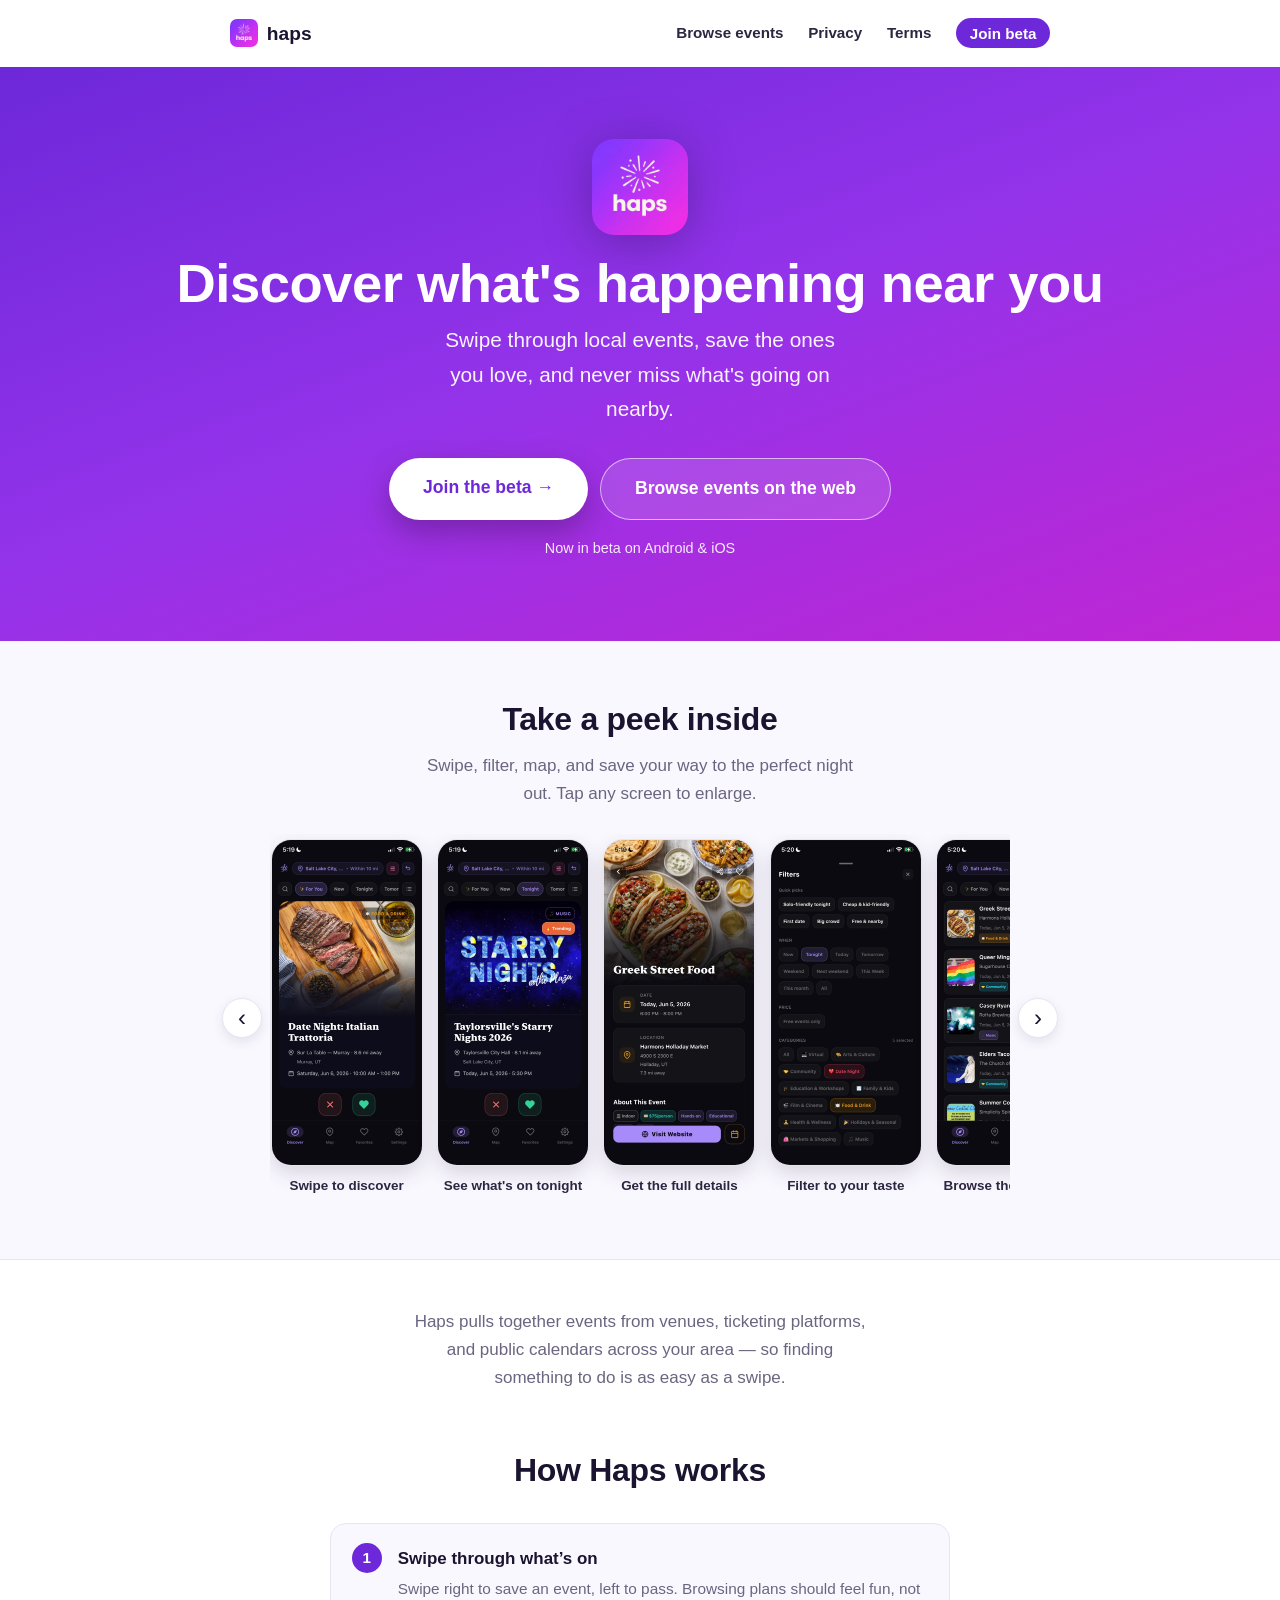
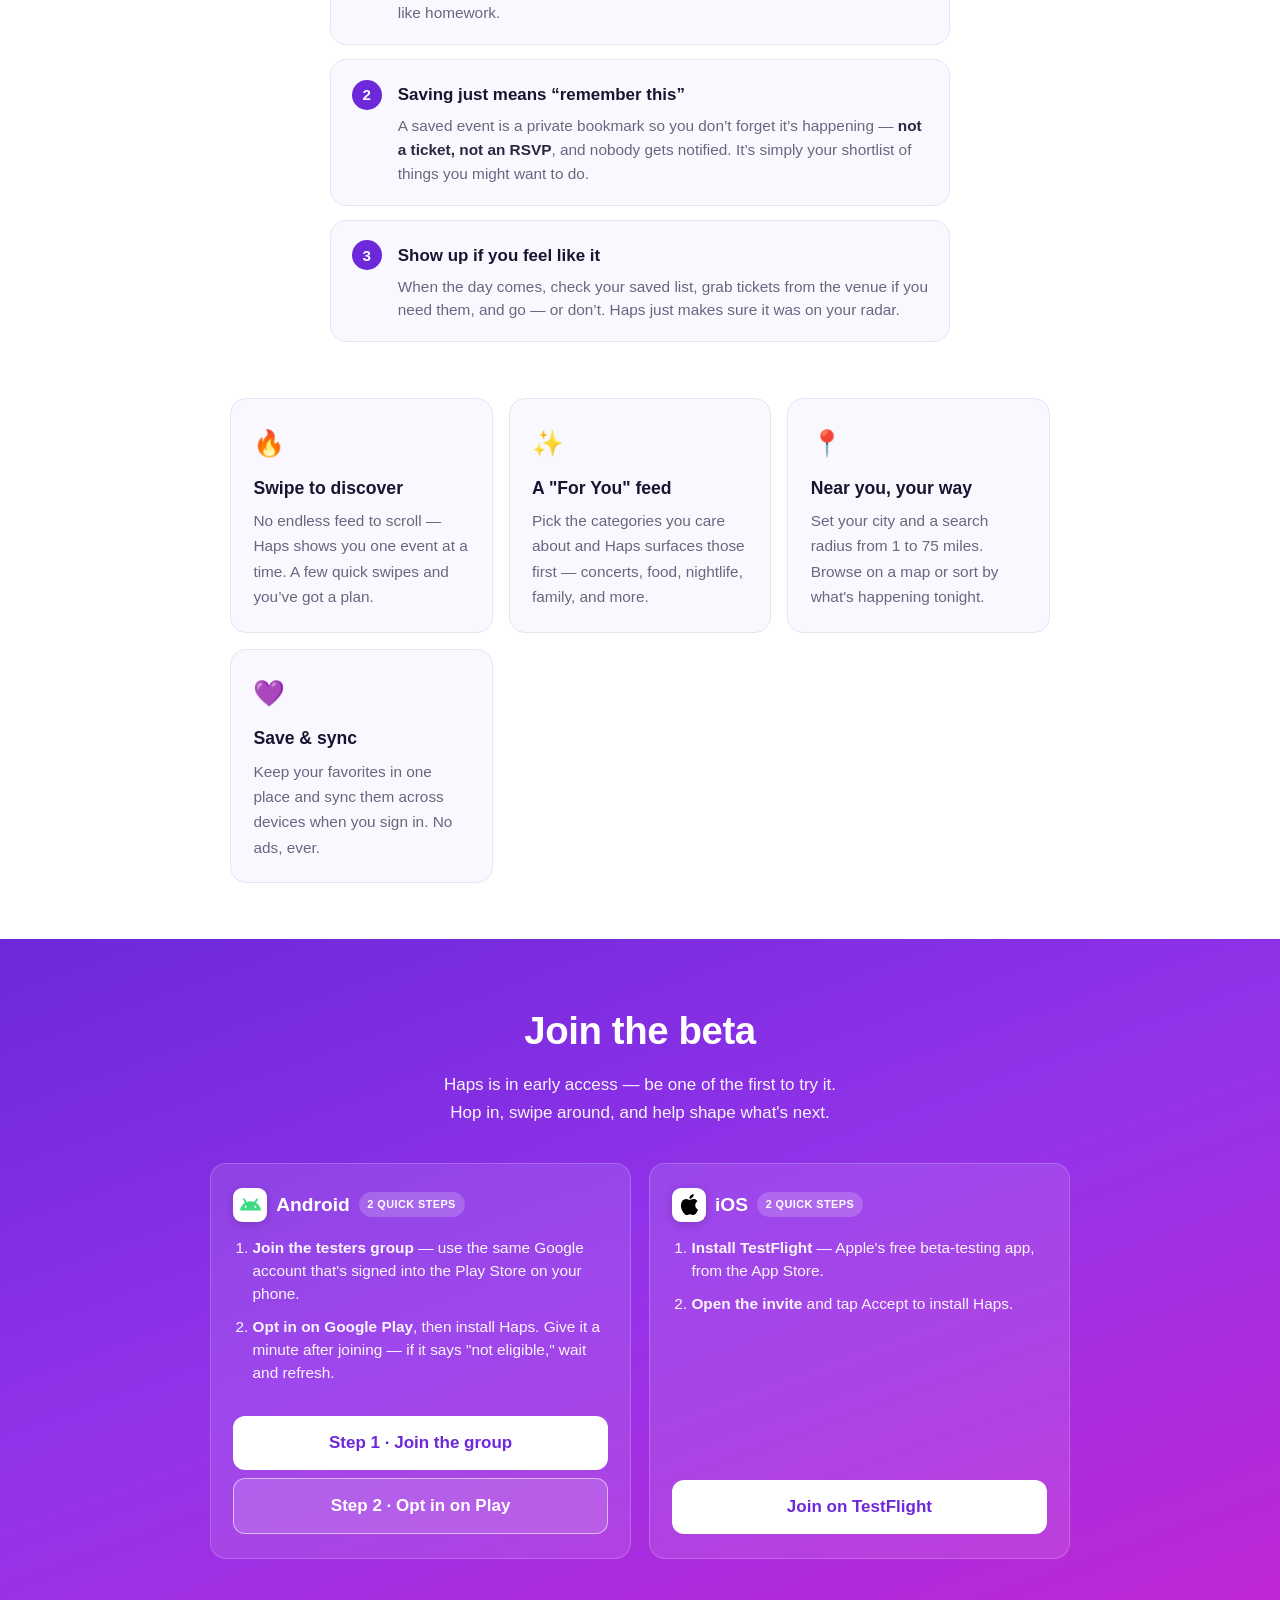
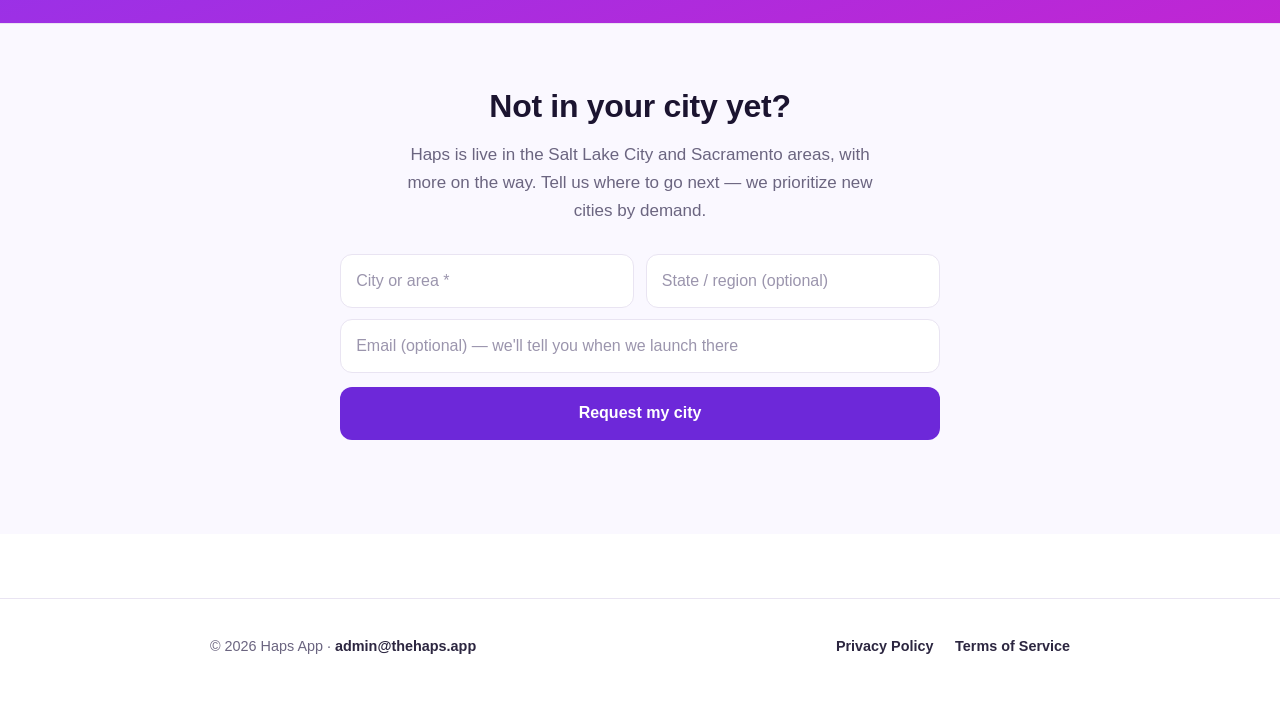
==== about/index.html @ 96c0428c "Site: event browser is now the homepage; marketing moves to /about / now serves the live event brows" ====
<!DOCTYPE html>
<html lang="en">
<head>
<meta charset="utf-8">
<meta name="viewport" content="width=device-width, initial-scale=1">
<title>About Haps — Discover what's happening near you</title>
<meta name="description" content="Haps is an event-discovery app. Swipe through local events, save the ones you love, and never miss what's happening near you.">
<link rel="canonical" href="https://thehaps.app/about/">
<link rel="icon" href="/assets/icon-512.png">
<link rel="apple-touch-icon" href="/assets/icon-512.png">
<meta property="og:type" content="website">
<meta property="og:title" content="Haps — Discover what's happening near you">
<meta property="og:description" content="Swipe through local events, save the ones you love, and never miss what's happening near you.">
<meta property="og:url" content="https://thehaps.app/about/">
<meta property="og:image" content="https://thehaps.app/assets/og-image.png">
<meta name="twitter:card" content="summary_large_image">
<link rel="stylesheet" href="/styles.css?v=8">
</head>
<body>
  <nav class="nav">
    <a class="brand" href="/"><img src="/assets/icon-512.png" alt=""> haps</a>
    <span class="links">
      <a href="/">Browse events</a>
      <a href="/privacy">Privacy</a>
      <a href="/terms">Terms</a>
      <a class="nav-cta" href="/beta">Join beta</a>
    </span>
  </nav>

  <header class="hero">
    <img class="symbol" src="/assets/icon-512.png" alt="Haps logo">
    <h1>Discover what's happening near you</h1>
    <p class="tag">Swipe through local events, save the ones you love, and never miss what's going on nearby.</p>
    <div class="hero-cta">
      <a class="btn-hero" href="#beta">Join the beta →</a>
      <a class="btn-hero btn-hero-ghost" href="/">Browse events on the web</a>
    </div>
    <p class="soon-note">Now in beta on Android &amp; iOS</p>
  </header>

  <section class="shots" aria-label="A peek inside the app">
    <div class="shots-head">
      <h2>Take a peek inside</h2>
      <p class="shots-sub">Swipe, filter, map, and save your way to the perfect night out. Tap any screen to enlarge.</p>
    </div>
    <div class="carousel">
      <button type="button" class="car-arrow car-prev" aria-label="Previous screenshots">‹</button>
      <ul class="shots-strip" id="shotsStrip">
        <li class="shot">
          <button type="button" class="shot-open" aria-label="Enlarge: Swipe to discover">
            <img src="/assets/screenshots/01-discover.jpg" width="600" height="1299" loading="lazy" alt="Swiping through a Date Night event card in the Haps discovery feed">
          </button>
          <span class="shot-cap">Swipe to discover</span>
        </li>
        <li class="shot">
          <button type="button" class="shot-open" aria-label="Enlarge: See what's on tonight">
            <img src="/assets/screenshots/02-tonight.jpg" width="600" height="1299" loading="lazy" alt="A trending event showing under the Tonight filter">
          </button>
          <span class="shot-cap">See what's on tonight</span>
        </li>
        <li class="shot">
          <button type="button" class="shot-open" aria-label="Enlarge: Get the full details">
            <img src="/assets/screenshots/03-detail.jpg" width="600" height="1299" loading="lazy" alt="Event detail page with photos, time, location, and tags">
          </button>
          <span class="shot-cap">Get the full details</span>
        </li>
        <li class="shot">
          <button type="button" class="shot-open" aria-label="Enlarge: Filter to your taste">
            <img src="/assets/screenshots/04-filters.jpg" width="600" height="1299" loading="lazy" alt="Filters panel with quick picks, time, price, and category options">
          </button>
          <span class="shot-cap">Filter to your taste</span>
        </li>
        <li class="shot">
          <button type="button" class="shot-open" aria-label="Enlarge: Browse the whole list">
            <img src="/assets/screenshots/05-list.jpg" width="600" height="1299" loading="lazy" alt="A scrollable list of nearby events happening tonight">
          </button>
          <span class="shot-cap">Browse the whole list</span>
        </li>
        <li class="shot">
          <button type="button" class="shot-open" aria-label="Enlarge: Find it on the map">
            <img src="/assets/screenshots/06-map.jpg" width="600" height="1299" loading="lazy" alt="Map view with event pins across the Salt Lake City area">
          </button>
          <span class="shot-cap">Find it on the map</span>
        </li>
        <li class="shot">
          <button type="button" class="shot-open" aria-label="Enlarge: Save your favorites">
            <img src="/assets/screenshots/07-saved.jpg" width="600" height="1299" loading="lazy" alt="Saved events list with two favorited festivals">
          </button>
          <span class="shot-cap">Save your favorites</span>
        </li>
      </ul>
      <button type="button" class="car-arrow car-next" aria-label="More screenshots">›</button>
    </div>
  </section>

  <main>
    <p class="lead">Haps pulls together events from venues, ticketing platforms, and public calendars across your area — so finding something to do is as easy as a swipe.</p>

    <section class="how" aria-label="How Haps works">
      <h2>How Haps works</h2>
      <ol class="how-steps">
        <li>
          <span class="how-num">1</span>
          <div>
            <h3>Swipe through what&rsquo;s on</h3>
            <p>Swipe right to save an event, left to pass. Browsing plans should feel fun, not like homework.</p>
          </div>
        </li>
        <li>
          <span class="how-num">2</span>
          <div>
            <h3>Saving just means &ldquo;remember this&rdquo;</h3>
            <p>A saved event is a private bookmark so you don&rsquo;t forget it&rsquo;s happening — <strong>not a ticket, not an RSVP</strong>, and nobody gets notified. It&rsquo;s simply your shortlist of things you might want to do.</p>
          </div>
        </li>
        <li>
          <span class="how-num">3</span>
          <div>
            <h3>Show up if you feel like it</h3>
            <p>When the day comes, check your saved list, grab tickets from the venue if you need them, and go — or don&rsquo;t. Haps just makes sure it was on your radar.</p>
          </div>
        </li>
      </ol>
    </section>

    <section class="features">
      <div class="card">
        <div class="ico">🔥</div>
        <h3>Swipe to discover</h3>
        <p>No endless feed to scroll — Haps shows you one event at a time. A few quick swipes and you&rsquo;ve got a plan.</p>
      </div>
      <div class="card">
        <div class="ico">✨</div>
        <h3>A "For You" feed</h3>
        <p>Pick the categories you care about and Haps surfaces those first — concerts, food, nightlife, family, and more.</p>
      </div>
      <div class="card">
        <div class="ico">📍</div>
        <h3>Near you, your way</h3>
        <p>Set your city and a search radius from 1 to 75 miles. Browse on a map or sort by what's happening tonight.</p>
      </div>
      <div class="card">
        <div class="ico">💜</div>
        <h3>Save &amp; sync</h3>
        <p>Keep your favorites in one place and sync them across devices when you sign in. No ads, ever.</p>
      </div>
    </section>
  </main>

  <section class="beta" id="beta" aria-label="Join the Haps beta">
    <div class="beta-inner">
      <h2>Join the beta</h2>
      <p class="beta-sub">Haps is in early access — be one of the first to try it. Hop in, swipe around, and help shape what's next.</p>
      <div class="beta-cards">
        <div class="beta-card">
          <h3 class="beta-os">
            <span class="os-icon os-icon-android"><svg viewBox="0 0 24 24" aria-hidden="true"><path d="M18.4395 5.5586c-.675 1.1664-1.352 2.3318-2.0274 3.498-.0366-.0155-.0742-.0286-.1113-.043-1.8249-.6957-3.484-.8-4.42-.787-1.8551.0185-3.3544.4643-4.2597.8203-.084-.1494-1.7526-3.021-2.0215-3.4864a1.1451 1.1451 0 0 0-.1406-.1914c-.3312-.364-.9054-.4859-1.379-.203-.475.282-.7136.9361-.3886 1.5019 1.9466 3.3696-.0966-.2158 1.9473 3.3593.0172.031-.4946.2642-1.3926 1.0177C2.8987 12.176.452 14.772 0 18.9902h24c-.119-1.1108-.3686-2.099-.7461-3.0683-.7438-1.9118-1.8435-3.2928-2.7402-4.1836a12.1048 12.1048 0 0 0-2.1309-1.6875c.6594-1.122 1.312-2.2559 1.9649-3.3848.2077-.3615.1886-.7956-.0079-1.1191a1.1001 1.1001 0 0 0-.8515-.5332c-.5225-.0536-.9392.3128-1.0488.5449zm-.0391 8.461c.3944.5926.324 1.3306-.1563 1.6503-.4799.3197-1.188.0985-1.582-.4941-.3944-.5927-.324-1.3307.1563-1.6504.4727-.315 1.1812-.1086 1.582.4941zM7.207 13.5273c.4803.3197.5506 1.0577.1563 1.6504-.394.5926-1.1038.8138-1.584.4941-.48-.3197-.5503-1.0577-.1563-1.6504.4008-.6021 1.1087-.8106 1.584-.4941z"/></svg></span>
            <span class="os-name">Android</span>
            <span class="beta-tag">2 quick steps</span>
          </h3>
          <ol class="beta-steps">
            <li><strong>Join the testers group</strong> — use the same Google account that's signed into the Play Store on your phone.</li>
            <li><strong>Opt in on Google Play</strong>, then install Haps. Give it a minute after joining — if it says "not eligible," wait and refresh.</li>
          </ol>
          <div class="beta-btns">
            <a class="beta-btn" href="https://groups.google.com/g/haps-android-beta-testers" target="_blank" rel="noopener">Step 1 · Join the group</a>
            <a class="beta-btn beta-btn-2" href="https://play.google.com/apps/testing/org.rustdev.haps" target="_blank" rel="noopener">Step 2 · Opt in on Play</a>
          </div>
        </div>
        <div class="beta-card">
          <h3 class="beta-os">
            <span class="os-icon os-icon-ios"><svg viewBox="0 0 24 24" aria-hidden="true"><path d="M12.152 6.896c-.948 0-2.415-1.078-3.96-1.04-2.04.027-3.91 1.183-4.961 3.014-2.117 3.675-.546 9.103 1.519 12.09 1.013 1.454 2.208 3.09 3.792 3.039 1.52-.065 2.09-.987 3.935-.987 1.831 0 2.35.987 3.96.948 1.637-.026 2.676-1.48 3.676-2.948 1.156-1.688 1.636-3.325 1.662-3.415-.039-.013-3.182-1.221-3.22-4.857-.026-3.04 2.48-4.494 2.597-4.559-1.429-2.09-3.623-2.324-4.39-2.376-2-.156-3.675 1.09-4.61 1.09zM15.53 3.83c.843-1.012 1.4-2.427 1.245-3.83-1.207.052-2.662.805-3.532 1.818-.78.896-1.454 2.338-1.273 3.714 1.338.104 2.715-.688 3.559-1.701"/></svg></span>
            <span class="os-name">iOS</span>
            <span class="beta-tag">2 quick steps</span>
          </h3>
          <ol class="beta-steps">
            <li><strong>Install TestFlight</strong> — Apple's free beta-testing app, from the App Store.</li>
            <li><strong>Open the invite</strong> and tap Accept to install Haps.</li>
          </ol>
          <div class="beta-btns">
            <a class="beta-btn" href="https://testflight.apple.com/join/bFtYrU5k" target="_blank" rel="noopener">Join on TestFlight</a>
          </div>
        </div>
      </div>
    </div>
  </section>

  <section class="request" id="request" aria-label="Request your city">
    <div class="request-inner">
      <h2>Not in your city yet?</h2>
      <p class="request-sub">Haps is live in the Salt Lake City and Sacramento areas, with more on the way. Tell us where to go next — we prioritize new cities by demand.</p>
      <form class="request-form" id="requestForm" novalidate>
        <div class="rf-row">
          <input class="rf-input" id="rfCity" type="text" placeholder="City or area *" maxlength="120" required autocomplete="address-level2">
          <input class="rf-input" id="rfRegion" type="text" placeholder="State / region (optional)" maxlength="120" autocomplete="address-level1">
        </div>
        <input class="rf-input" id="rfEmail" type="email" placeholder="Email (optional) — we'll tell you when we launch there" maxlength="254" autocomplete="email">
        <button class="rf-btn" type="submit" id="rfSubmit">Request my city</button>
        <p class="rf-msg" id="rfMsg" role="status" aria-live="polite"></p>
      </form>
    </div>
  </section>

  <footer>
    <div class="inner">
      <span>© 2026 Haps App · <a href="mailto:admin@thehaps.app">admin@thehaps.app</a></span>
      <span class="links">
        <a href="/privacy">Privacy Policy</a>
        <a href="/terms">Terms of Service</a>
      </span>
    </div>
  </footer>

  <div class="lightbox" id="lightbox" role="dialog" aria-modal="true" aria-label="App screenshot" hidden>
    <button type="button" class="lb-close" aria-label="Close">&times;</button>
    <button type="button" class="lb-nav lb-prev" aria-label="Previous screenshot">‹</button>
    <figure class="lb-figure">
      <img class="lb-img" id="lbImg" src="" alt="">
      <figcaption class="lb-cap" id="lbCap"></figcaption>
    </figure>
    <button type="button" class="lb-nav lb-next" aria-label="Next screenshot">›</button>
  </div>

  <script>
  (function () {
    var lb = document.getElementById('lightbox');
    if (!lb) return;
    var lbImg = document.getElementById('lbImg');
    var lbCap = document.getElementById('lbCap');
    var opens = Array.prototype.slice.call(document.querySelectorAll('.shot-open'));
    var slides = opens.map(function (b) {
      var img = b.querySelector('img');
      var cap = b.parentNode.querySelector('.shot-cap');
      return { src: img.getAttribute('src'), alt: img.getAttribute('alt') || '', cap: cap ? cap.textContent : '' };
    });
    var idx = 0, lastFocus = null;
    function show(i) {
      idx = (i + slides.length) % slides.length;
      var s = slides[idx];
      lbImg.src = s.src; lbImg.alt = s.alt; lbCap.textContent = s.cap;
    }
    function open(i) {
      lastFocus = document.activeElement;
      show(i);
      lb.hidden = false;
      document.body.style.overflow = 'hidden';
      lb.querySelector('.lb-close').focus();
    }
    function close() {
      lb.hidden = true; lbImg.src = '';
      document.body.style.overflow = '';
      if (lastFocus && lastFocus.focus) lastFocus.focus();
    }
    opens.forEach(function (b, i) { b.addEventListener('click', function () { open(i); }); });
    lb.querySelector('.lb-close').addEventListener('click', close);
    lb.querySelector('.lb-prev').addEventListener('click', function (e) { e.stopPropagation(); show(idx - 1); });
    lb.querySelector('.lb-next').addEventListener('click', function (e) { e.stopPropagation(); show(idx + 1); });
    lb.addEventListener('click', function (e) { if (e.target === lb || e.target.classList.contains('lb-figure')) close(); });
    document.addEventListener('keydown', function (e) {
      if (lb.hidden) return;
      if (e.key === 'Escape') close();
      else if (e.key === 'ArrowLeft') show(idx - 1);
      else if (e.key === 'ArrowRight') show(idx + 1);
    });
    var strip = document.getElementById('shotsStrip');
    function nudge(dir) { strip.scrollBy({ left: dir * Math.round(strip.clientWidth * 0.8), behavior: 'smooth' }); }
    var prev = document.querySelector('.car-prev'), next = document.querySelector('.car-next');
    if (prev) prev.addEventListener('click', function () { nudge(-1); });
    if (next) next.addEventListener('click', function () { nudge(1); });
  })();
  </script>

  <script>
  (function () {
    var SUPABASE_URL = "https://cvcnugkqdgmcntsuplaj.supabase.co";
    var SUPABASE_KEY = "sb_publishable_8FPhq5etjCNGvPwaQyFyCA_La2INImz";
    var form = document.getElementById('requestForm');
    if (!form) return;
    var msg = document.getElementById('rfMsg');
    var btn = document.getElementById('rfSubmit');
    form.addEventListener('submit', function (e) {
      e.preventDefault();
      var city = document.getElementById('rfCity').value.trim();
      msg.className = 'rf-msg'; msg.textContent = '';
      if (!city) { msg.className = 'rf-msg rf-err'; msg.textContent = 'Please enter a city or area.'; return; }
      var payload = {
        city: city,
        region: document.getElementById('rfRegion').value.trim() || null,
        email: document.getElementById('rfEmail').value.trim() || null,
        source: 'web'
      };
      btn.disabled = true; btn.textContent = 'Sending…';
      fetch(SUPABASE_URL + '/rest/v1/location_requests', {
        method: 'POST',
        headers: {
          'apikey': SUPABASE_KEY,
          'Authorization': 'Bearer ' + SUPABASE_KEY,
          'Content-Type': 'application/json',
          'Prefer': 'return=minimal'
        },
        body: JSON.stringify(payload)
      }).then(function (r) {
        if (r.ok) {
          form.reset();
          msg.className = 'rf-msg rf-ok';
          msg.textContent = "Thanks! We've added " + city + " to the list. 🎉";
        } else {
          msg.className = 'rf-msg rf-err';
          msg.textContent = "Hmm, that didn't go through. Please try again.";
        }
        btn.disabled = false; btn.textContent = 'Request my city';
      }).catch(function () {
        msg.className = 'rf-msg rf-err';
        msg.textContent = "Network error — please try again.";
        btn.disabled = false; btn.textContent = 'Request my city';
      });
    });
  })();
  </script>
</body>
</html>
---- styles.css ----
/* Haps — thehaps.app  |  shared styles */
:root {
  --violet: #6d28d9;
  --violet-2: #9333ea;
  --fuchsia: #c026d3;
  --ink: #1b1430;
  --body: #2c2640;
  --muted: #6b6580;
  --line: #e9e4f2;
  --bg: #ffffff;
  --bg-soft: #faf8ff;
  --radius: 16px;
  --maxw: 860px;
}
* { box-sizing: border-box; }
html { scroll-behavior: smooth; }
body {
  margin: 0;
  color: var(--body);
  background: var(--bg);
  font: 17px/1.65 -apple-system, BlinkMacSystemFont, "Segoe UI", Roboto, Helvetica, Arial, sans-serif;
  -webkit-font-smoothing: antialiased;
}
a { color: var(--violet); text-decoration: none; }
a:hover { text-decoration: underline; }
img { max-width: 100%; display: block; }

/* ---- top nav ---- */
.nav {
  display: flex; align-items: center; justify-content: space-between;
  max-width: var(--maxw); margin: 0 auto; padding: 1.1rem 1.25rem;
}
.nav .brand { display: flex; align-items: center; gap: .55rem; font-weight: 800; color: var(--ink); font-size: 1.2rem; }
.nav .brand img { height: 28px; width: 28px; border-radius: 7px; }
.nav a.brand:hover { text-decoration: none; }
.nav .links a { color: var(--body); font-weight: 600; margin-left: 1.25rem; font-size: .95rem; }
.nav .links a.nav-cta { background: var(--violet); color: #fff; padding: .42rem .85rem; border-radius: 999px; }
.nav .links a.nav-cta:hover { background: #5b21b6; text-decoration: none; }
/* On phones, drop the nav pill (hero note + beta section already link there) to keep the bar from overflowing. */
@media (max-width: 480px){ .nav .links a.nav-cta { display: none; } }

/* ---- hero ---- */
.hero {
  background: linear-gradient(160deg, #6d28d9 0%, #9333ea 48%, #c026d3 100%);
  color: #fff; text-align: center;
  padding: 4.5rem 1.25rem 5rem;
}
.hero img.symbol { height: 96px; width: 96px; margin: 0 auto 1.25rem; border-radius: 22px; filter: drop-shadow(0 8px 24px rgba(0,0,0,.25)); }
.hero h1 { font-size: clamp(2.2rem, 6vw, 3.4rem); line-height: 1.08; margin: 0 0 .6rem; letter-spacing: -.5px; }
.hero p.tag { font-size: clamp(1.05rem, 2.6vw, 1.3rem); opacity: .94; max-width: 36ch; margin: 0 auto 1.9rem; }
.hero-cta { display: flex; justify-content: center; margin-top: 2rem; gap: .8rem; flex-wrap: wrap; }
.btn-hero {
  display: inline-block; background: #fff; color: var(--violet);
  font-weight: 800; font-size: 1.1rem; padding: .95rem 2.1rem; border-radius: 999px;
  box-shadow: 0 12px 30px rgba(0,0,0,.25);
  transition: transform .12s ease, box-shadow .12s ease, background .12s ease;
}
.btn-hero:hover { background: #f5f0ff; text-decoration: none; transform: translateY(-2px); box-shadow: 0 16px 38px rgba(0,0,0,.3); }
.btn-hero:active { transform: translateY(0); }
.btn-hero-ghost { background: rgba(255,255,255,.13); color: #fff; border: 1px solid rgba(255,255,255,.6); box-shadow: none; }
.btn-hero-ghost:hover { background: rgba(255,255,255,.24); color: #fff; }
@media (max-width: 560px){ .hero-cta { flex-direction: column; align-items: center; gap: .7rem; } }
.soon-note { text-align: center; color: #fff; opacity: .9; font-size: .9rem; font-weight: 500; margin: 1.1rem 0 0; }

/* ---- screenshots carousel ---- */
.shots { background: var(--bg-soft); border-bottom: 1px solid var(--line); padding: 3.25rem 0 3.25rem; }
.shots-head { max-width: var(--maxw); margin: 0 auto; padding: 0 1.25rem; text-align: center; }
.shots-head h2 { color: var(--ink); font-size: clamp(1.5rem, 4vw, 2rem); margin: 0 0 .4rem; letter-spacing: -.3px; }
.shots-head .shots-sub { color: var(--muted); max-width: 48ch; margin: 0 auto; }

.carousel { display: flex; align-items: center; gap: .5rem; max-width: var(--maxw); margin: 0 auto; padding: 1.6rem .75rem .25rem; }
.shots-strip {
  list-style: none; margin: 0; flex: 1 1 auto;
  display: flex; gap: .9rem; padding: .35rem .35rem;
  overflow-x: auto; scroll-snap-type: x mandatory;
  -webkit-overflow-scrolling: touch; scrollbar-width: none;
}
.shots-strip::-webkit-scrollbar { display: none; }
.shot { flex: 0 0 auto; width: 152px; scroll-snap-align: start; text-align: center; }
.shot-open {
  display: block; width: 100%; padding: 0; border: 0; background: none;
  cursor: zoom-in; border-radius: 20px; -webkit-tap-highlight-color: transparent;
}
.shot-open img {
  width: 100%; height: auto; display: block; border-radius: 20px; background: #000;
  border: 1px solid var(--line); box-shadow: 0 8px 20px rgba(27,20,48,.15);
  transition: transform .15s ease, box-shadow .15s ease;
}
.shot-open:hover img, .shot-open:focus-visible img { transform: translateY(-3px); box-shadow: 0 14px 30px rgba(27,20,48,.24); }
.shot-open:focus-visible { outline: 2px solid var(--violet); outline-offset: 4px; }
.shot-cap { display: block; margin-top: .6rem; color: var(--body); font-weight: 600; font-size: .84rem; }
.car-arrow {
  flex: 0 0 auto; width: 40px; height: 40px; border-radius: 50%;
  border: 1px solid var(--line); background: #fff; color: var(--ink);
  font-size: 1.5rem; line-height: 1; cursor: pointer;
  display: flex; align-items: center; justify-content: center;
  box-shadow: 0 4px 12px rgba(27,20,48,.1);
}
.car-arrow:hover { background: var(--bg-soft); }
@media (max-width: 640px){ .car-arrow { display: none; } .shot { width: 140px; } }

/* ---- lightbox ---- */
.lightbox {
  position: fixed; inset: 0; z-index: 50;
  display: flex; align-items: center; justify-content: center;
  background: rgba(15,10,28,.93); padding: 2.5rem 1rem;
}
.lightbox[hidden] { display: none; }
.lb-figure { margin: 0; display: flex; flex-direction: column; align-items: center; gap: .9rem; }
.lb-img {
  max-width: min(92vw, 420px); max-height: 80vh; width: auto; height: auto;
  border-radius: 22px; box-shadow: 0 24px 64px rgba(0,0,0,.55);
}
.lb-cap { color: #fff; font-weight: 600; margin: 0; text-align: center; font-size: 1rem; }
.lb-close, .lb-nav { position: absolute; border: 0; color: #fff; cursor: pointer;
  background: rgba(255,255,255,.14); display: flex; align-items: center; justify-content: center; line-height: 1; }
.lb-close:hover, .lb-nav:hover { background: rgba(255,255,255,.28); }
.lb-close { top: 1rem; right: 1.1rem; width: 44px; height: 44px; border-radius: 50%; font-size: 1.7rem; }
.lb-nav { top: 50%; transform: translateY(-50%); width: 48px; height: 48px; border-radius: 50%; font-size: 2rem; }
.lb-prev { left: 1rem; } .lb-next { right: 1rem; }
@media (max-width: 520px){ .lb-nav { width: 40px; height: 40px; font-size: 1.6rem; } .lb-prev { left: .5rem; } .lb-next { right: .5rem; } }

/* ---- sections ---- */
main { max-width: var(--maxw); margin: 0 auto; padding: 0 1.25rem; }
.features { display: grid; grid-template-columns: repeat(auto-fit, minmax(220px, 1fr)); gap: 1rem; margin: 3.5rem 0; }
.card { background: var(--bg-soft); border: 1px solid var(--line); border-radius: var(--radius); padding: 1.4rem; }
.card .ico { font-size: 1.6rem; }
.card h3 { margin: .6rem 0 .35rem; color: var(--ink); font-size: 1.1rem; }
.card p { margin: 0; color: var(--muted); font-size: .96rem; }
.lead { text-align: center; max-width: 48ch; margin: 3rem auto 0; color: var(--muted); }

/* ---- how it works ---- */
.how { margin: 3.25rem auto 0; }
.how h2 { text-align: center; color: var(--ink); font-size: clamp(1.5rem, 4vw, 2rem); margin: 0 0 1.6rem; letter-spacing: -.3px; }
.how-steps { list-style: none; margin: 0 auto; padding: 0; max-width: 620px; display: grid; gap: .9rem; }
.how-steps li { display: flex; gap: 1rem; align-items: flex-start; background: var(--bg-soft); border: 1px solid var(--line); border-radius: var(--radius); padding: 1.2rem 1.3rem; }
.how-num { flex: 0 0 auto; width: 30px; height: 30px; border-radius: 50%; background: var(--violet); color: #fff; font-weight: 800; font-size: .95rem; display: flex; align-items: center; justify-content: center; }
.how-steps h3 { margin: .1rem 0 .3rem; color: var(--ink); font-size: 1.06rem; }
.how-steps p { margin: 0; color: var(--muted); font-size: .96rem; line-height: 1.55; }
.how-steps strong { color: var(--body); }

/* ---- join the beta ---- */
.beta { background: linear-gradient(160deg, #6d28d9 0%, #9333ea 48%, #c026d3 100%); color: #fff; padding: 3.75rem 1.25rem 4rem; }
.beta-inner { max-width: var(--maxw); margin: 0 auto; text-align: center; }
.beta h2 { font-size: clamp(1.7rem, 4.5vw, 2.4rem); margin: 0 0 .5rem; letter-spacing: -.4px; }
.beta-sub { opacity: .94; max-width: 44ch; margin: 0 auto 2.25rem; }
.beta-cards { display: grid; grid-template-columns: repeat(auto-fit, minmax(260px, 1fr)); gap: 1.1rem; text-align: left; }
.beta-card { background: rgba(255,255,255,.10); border: 1px solid rgba(255,255,255,.20); border-radius: var(--radius); padding: 1.5rem 1.4rem; display: flex; flex-direction: column; }
.beta-card h3 { margin: 0 0 .9rem; font-size: 1.2rem; }
.beta-os { display: flex; align-items: center; gap: .55rem; flex-wrap: wrap; }
.os-icon { display: inline-flex; align-items: center; justify-content: center; width: 34px; height: 34px; border-radius: 9px; background: #fff; flex: 0 0 auto; box-shadow: 0 2px 8px rgba(0,0,0,.18); }
.os-icon svg { width: 21px; height: 21px; display: block; }
.os-icon-android svg { fill: #3ddc84; }
.os-icon-ios svg { fill: #000; }
.os-name { font-weight: 700; }
.beta-tag { font-size: .68rem; font-weight: 700; text-transform: uppercase; letter-spacing: .04em; background: rgba(255,255,255,.18); padding: .22rem .55rem; border-radius: 999px; }
.beta-steps { margin: 0 0 1.4rem; padding-left: 1.2rem; }
.beta-steps li { margin: 0 0 .6rem; opacity: .95; font-size: .96rem; line-height: 1.5; }
.beta-steps a, .beta-soon a { color: #fff; text-decoration: underline; font-weight: 600; }
.beta-soon { opacity: .95; font-size: .96rem; line-height: 1.55; margin: 0 0 1.4rem; }
.beta-btns { margin-top: auto; display: flex; flex-direction: column; gap: .55rem; }
.beta-btn { margin-top: auto; display: inline-block; text-align: center; background: #fff; color: var(--violet); font-weight: 700; padding: .8rem 1rem; border-radius: 12px; }
.beta-btn:hover { background: #f3eefe; text-decoration: none; }
.beta-btns .beta-btn { margin-top: 0; }
.beta-btn-2 { background: rgba(255,255,255,.14); color: #fff; border: 1px solid rgba(255,255,255,.55); }
.beta-btn-2:hover { background: rgba(255,255,255,.26); }
.beta-btn-soon { background: rgba(255,255,255,.16); color: #fff; opacity: .8; cursor: default; }
.beta-btn-soon:hover { background: rgba(255,255,255,.16); }

/* ---- request a city ---- */
.request { background: var(--bg-soft); border-top: 1px solid var(--line); padding: 3.5rem 1.25rem 3.75rem; }
.request-inner { max-width: 600px; margin: 0 auto; text-align: center; }
.request h2 { color: var(--ink); font-size: clamp(1.5rem, 4vw, 2rem); margin: 0 0 .5rem; letter-spacing: -.3px; }
.request-sub { color: var(--muted); margin: 0 auto 1.8rem; max-width: 52ch; }
.request-form { display: flex; flex-direction: column; gap: .7rem; text-align: left; }
.rf-row { display: flex; gap: .7rem; }
.rf-input {
  width: 100%; font: inherit; font-size: 1rem; color: var(--ink);
  padding: .8rem .95rem; border: 1px solid var(--line); border-radius: 12px; background: #fff;
}
.rf-input::placeholder { color: #9b95ad; }
.rf-input:focus { outline: none; border-color: var(--violet); box-shadow: 0 0 0 3px rgba(109,40,217,.15); }
.rf-btn {
  font: inherit; font-weight: 700; font-size: 1rem; color: #fff; cursor: pointer;
  background: var(--violet); border: 0; border-radius: 12px; padding: .85rem 1rem; margin-top: .15rem;
  transition: background .12s ease;
}
.rf-btn:hover { background: #5b21b6; }
.rf-btn:disabled { opacity: .7; cursor: default; }
.rf-msg { margin: .3rem 0 0; font-size: .95rem; font-weight: 600; min-height: 1.2em; text-align: center; }
.rf-ok { color: #15803d; }
.rf-err { color: #b91c1c; }
@media (max-width: 480px){ .rf-row { flex-direction: column; } }

/* ---- legal pages ---- */
.legal { padding: 2.5rem 1.25rem 1rem; }
.legal h1 { color: var(--ink); font-size: 2rem; margin-bottom: .2rem; }
.legal .updated { color: var(--muted); font-style: italic; margin-top: 0; }
.legal h2 { color: var(--ink); margin-top: 2rem; font-size: 1.25rem; }
.legal table { border-collapse: collapse; width: 100%; margin: 1rem 0; font-size: .95rem; }
.legal th, .legal td { border: 1px solid var(--line); padding: .55rem .7rem; text-align: left; vertical-align: top; }
.legal th { background: var(--bg-soft); }
.legal table { table-layout: fixed; }
.legal td, .legal th { overflow-wrap: anywhere; }
@media (max-width: 560px){
  .legal { padding: 2rem 1rem 1rem; }
  .legal table { font-size: .8rem; }
  .legal th, .legal td { padding: .4rem .45rem; }
}

/* ---- event link page ---- */
.event-wrap { max-width: 460px; margin: 0 auto; text-align: center; padding: 4rem 1.25rem; }
.event-wrap img.symbol { height: 72px; width: 72px; margin: 0 auto 1rem; border-radius: 16px; }
.btn { display: block; width: 100%; padding: .95rem 1rem; border-radius: 12px; font-weight: 700; margin: .6rem 0; }
.btn-primary { background: var(--violet); color: #fff; }
.btn-primary:hover { background: #5b21b6; text-decoration: none; }
.btn-ghost { background: var(--bg-soft); color: var(--ink); border: 1px solid var(--line); }
.btn-ghost:hover { text-decoration: none; }

/* ---- footer ---- */
footer {
  border-top: 1px solid var(--line); margin-top: 4rem; padding: 2.25rem 1.25rem 3rem;
  color: var(--muted); font-size: .9rem;
}
footer .inner { max-width: var(--maxw); margin: 0 auto; display: flex; flex-wrap: wrap; gap: .25rem 1.25rem; align-items: center; justify-content: space-between; }
footer a { color: var(--body); font-weight: 600; }
footer .links a { margin-left: 1.1rem; }
@media (max-width: 520px){ footer .inner { flex-direction: column; gap: .75rem; text-align: center; } footer .links a { margin: 0 .55rem; } }
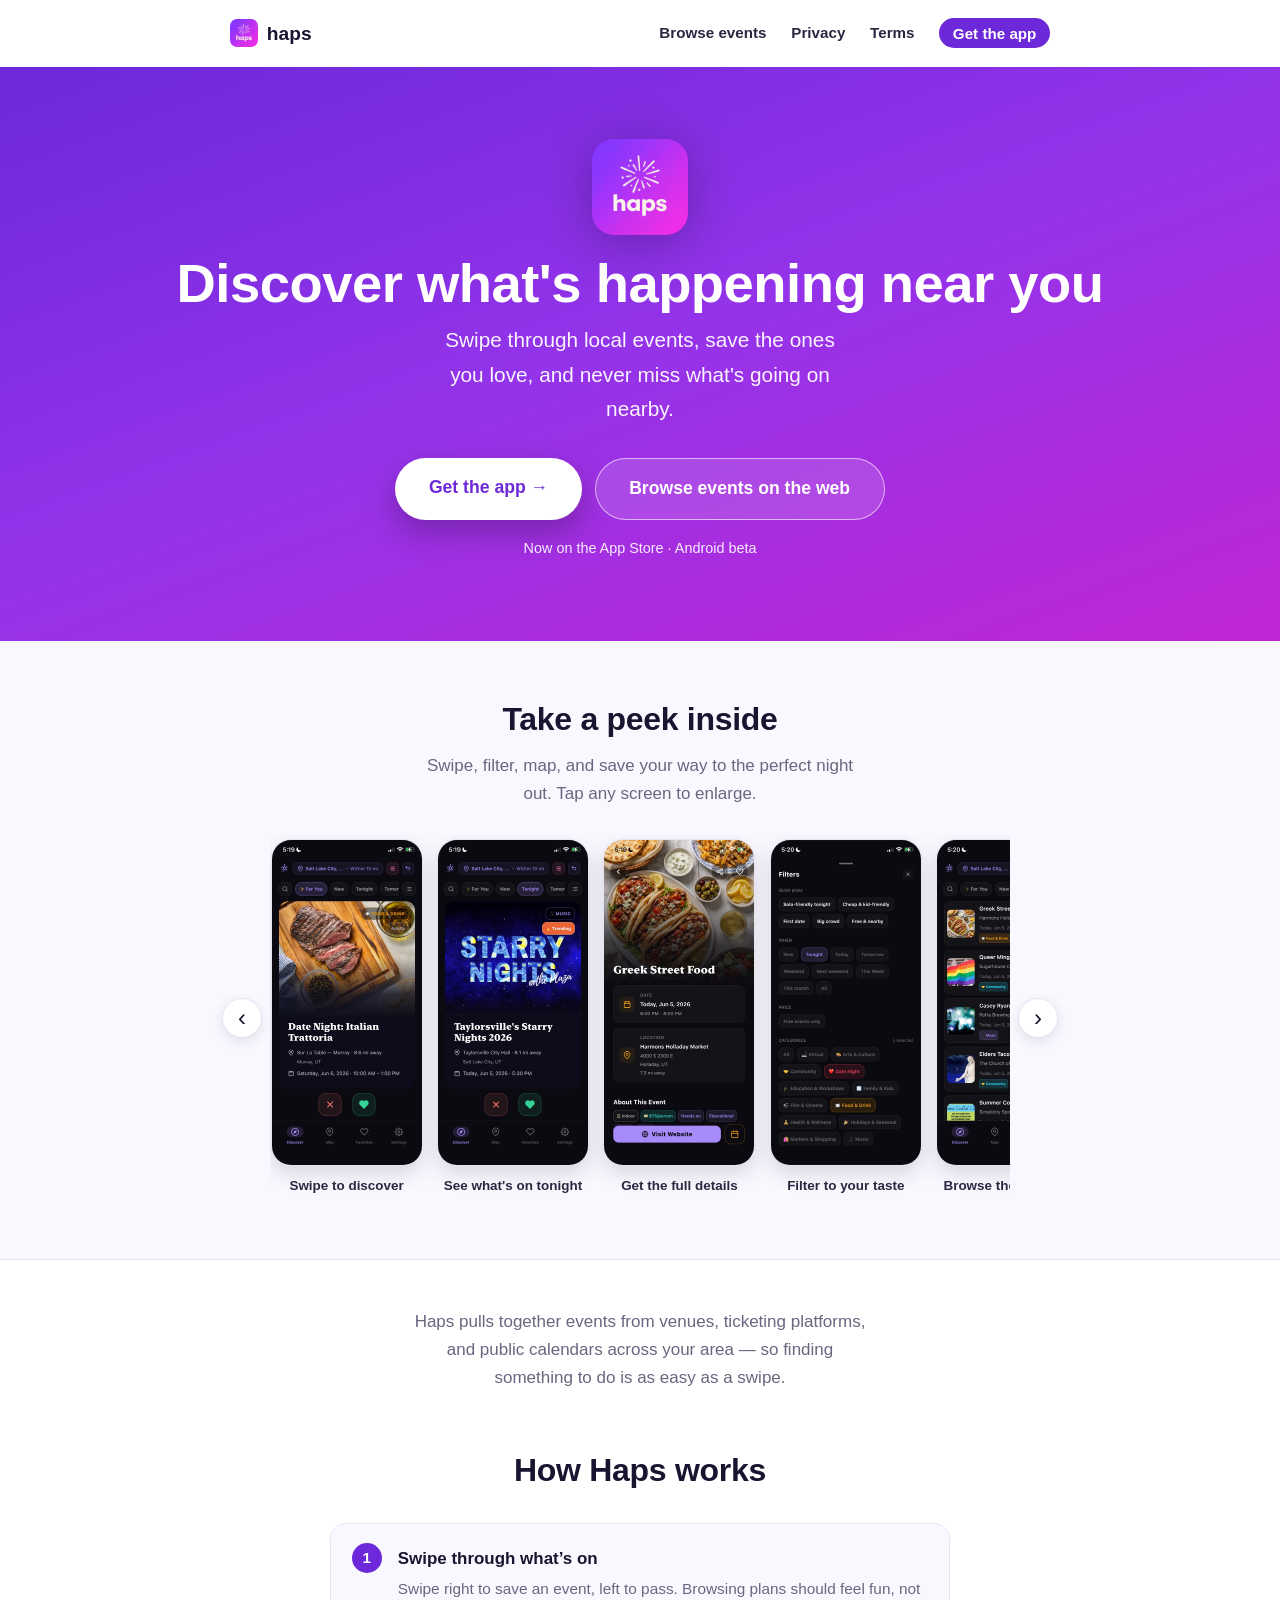
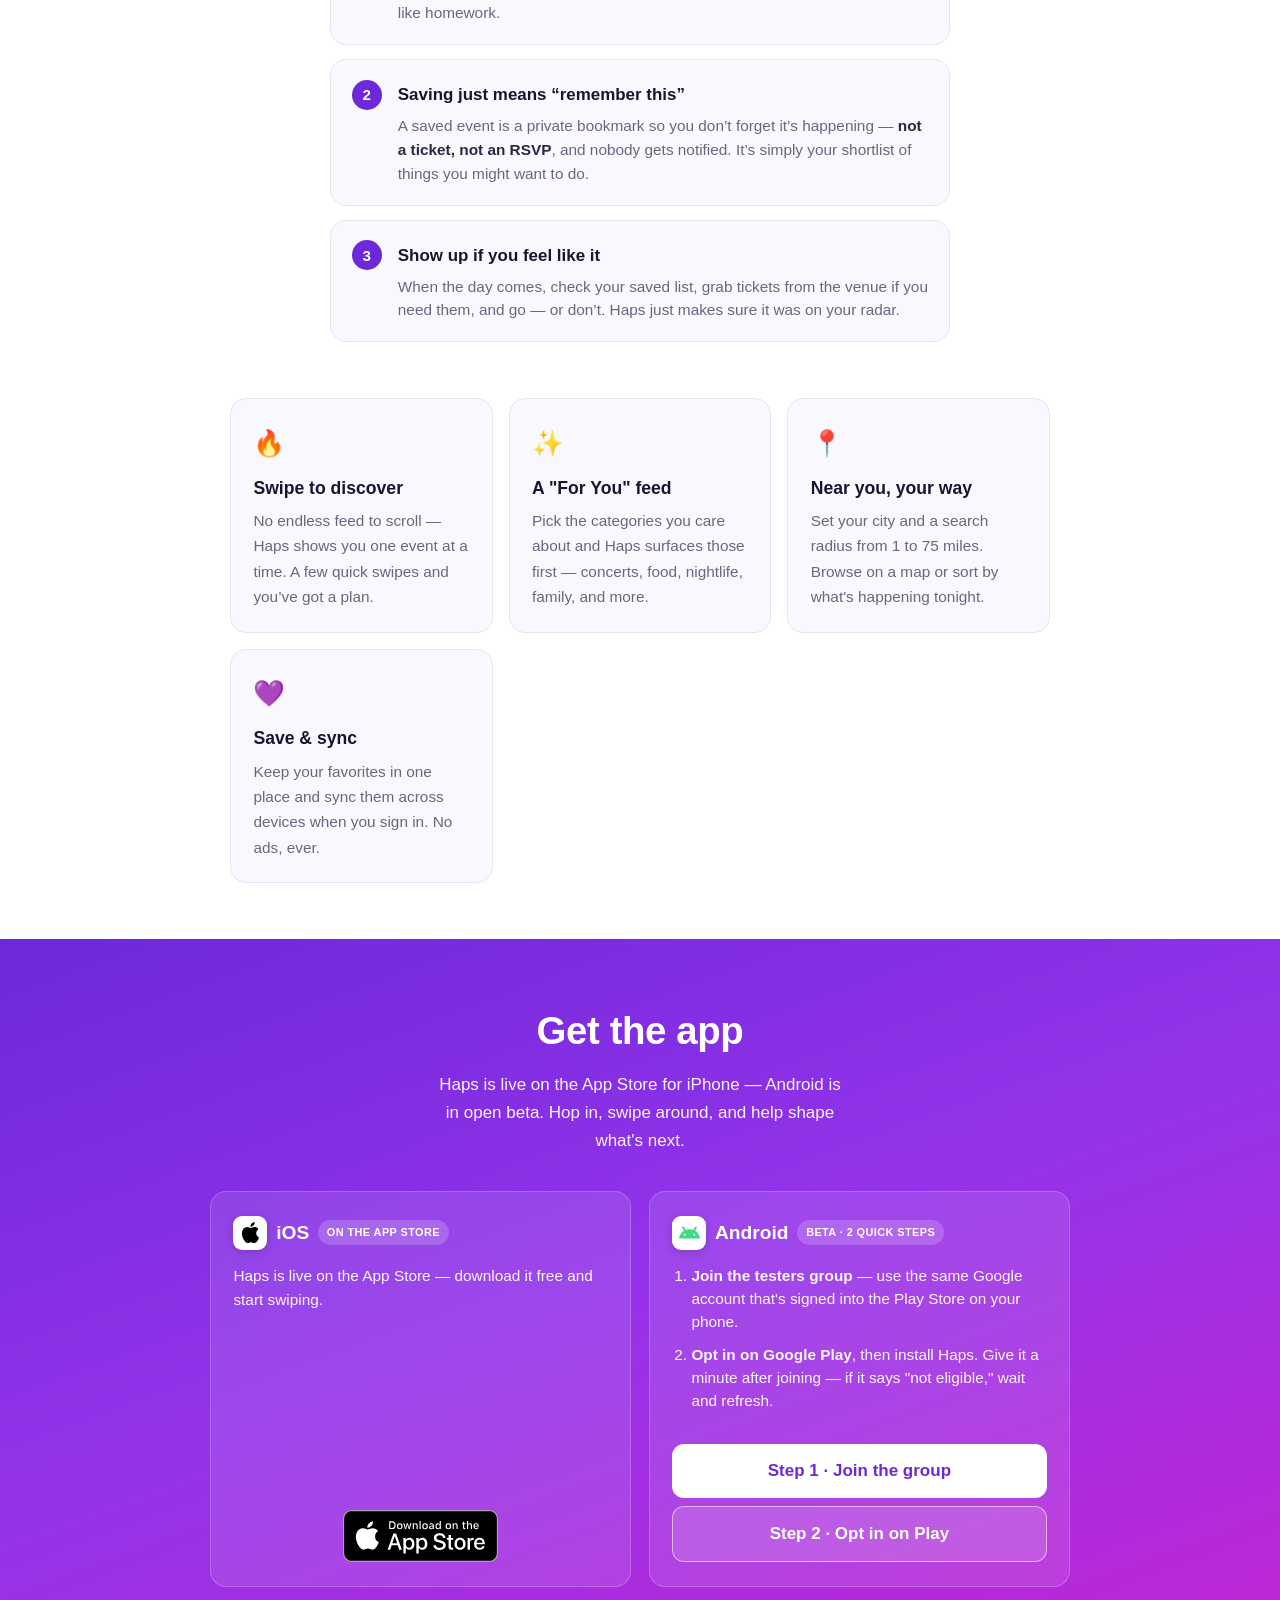
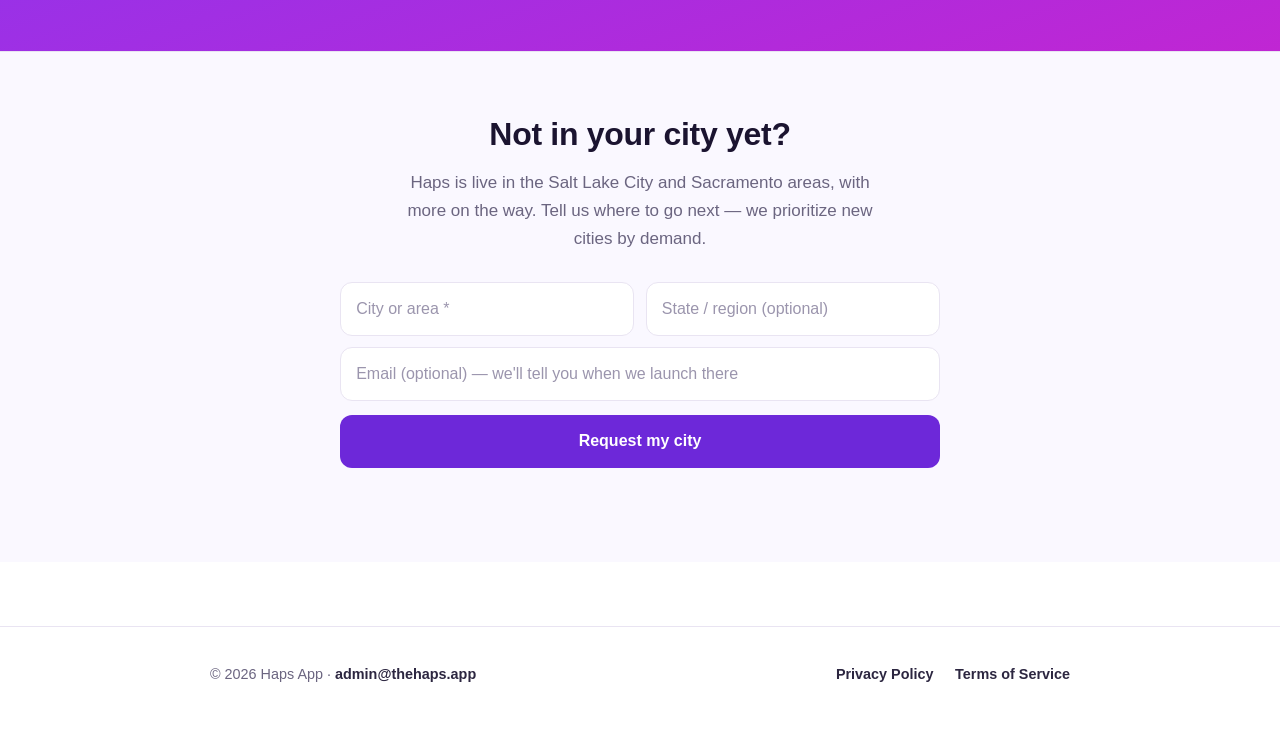
==== commit fb0d710d: "Site: Haps is live on the App Store — replace TestFlight flow with App Store download iOS card on /b" ====
--- a/about/index.html
+++ b/about/index.html
@@ -8,13 +8,14 @@
 <link rel="canonical" href="https://thehaps.app/about/">
 <link rel="icon" href="/assets/icon-512.png">
 <link rel="apple-touch-icon" href="/assets/icon-512.png">
+<meta name="apple-itunes-app" content="app-id=6775696204">
 <meta property="og:type" content="website">
 <meta property="og:title" content="Haps — Discover what's happening near you">
 <meta property="og:description" content="Swipe through local events, save the ones you love, and never miss what's happening near you.">
 <meta property="og:url" content="https://thehaps.app/about/">
 <meta property="og:image" content="https://thehaps.app/assets/og-image.png">
 <meta name="twitter:card" content="summary_large_image">
-<link rel="stylesheet" href="/styles.css?v=8">
+<link rel="stylesheet" href="/styles.css?v=9">
 </head>
 <body>
   <nav class="nav">
@@ -23,7 +24,7 @@
       <a href="/">Browse events</a>
       <a href="/privacy">Privacy</a>
       <a href="/terms">Terms</a>
-      <a class="nav-cta" href="/beta">Join beta</a>
+      <a class="nav-cta" href="/beta">Get the app</a>
     </span>
   </nav>
 
@@ -32,10 +33,10 @@
     <h1>Discover what's happening near you</h1>
     <p class="tag">Swipe through local events, save the ones you love, and never miss what's going on nearby.</p>
     <div class="hero-cta">
-      <a class="btn-hero" href="#beta">Join the beta →</a>
+      <a class="btn-hero" href="#beta">Get the app →</a>
       <a class="btn-hero btn-hero-ghost" href="/">Browse events on the web</a>
     </div>
-    <p class="soon-note">Now in beta on Android &amp; iOS</p>
+    <p class="soon-note">Now on the App Store · Android beta</p>
   </header>
 
   <section class="shots" aria-label="A peek inside the app">
@@ -147,16 +148,27 @@
     </section>
   </main>
 
-  <section class="beta" id="beta" aria-label="Join the Haps beta">
+  <section class="beta" id="beta" aria-label="Get the Haps app">
     <div class="beta-inner">
-      <h2>Join the beta</h2>
-      <p class="beta-sub">Haps is in early access — be one of the first to try it. Hop in, swipe around, and help shape what's next.</p>
+      <h2>Get the app</h2>
+      <p class="beta-sub">Haps is live on the App Store for iPhone — Android is in open beta. Hop in, swipe around, and help shape what's next.</p>
       <div class="beta-cards">
+        <div class="beta-card">
+          <h3 class="beta-os">
+            <span class="os-icon os-icon-ios"><svg viewBox="0 0 24 24" aria-hidden="true"><path d="M12.152 6.896c-.948 0-2.415-1.078-3.96-1.04-2.04.027-3.91 1.183-4.961 3.014-2.117 3.675-.546 9.103 1.519 12.09 1.013 1.454 2.208 3.09 3.792 3.039 1.52-.065 2.09-.987 3.935-.987 1.831 0 2.35.987 3.96.948 1.637-.026 2.676-1.48 3.676-2.948 1.156-1.688 1.636-3.325 1.662-3.415-.039-.013-3.182-1.221-3.22-4.857-.026-3.04 2.48-4.494 2.597-4.559-1.429-2.09-3.623-2.324-4.39-2.376-2-.156-3.675 1.09-4.61 1.09zM15.53 3.83c.843-1.012 1.4-2.427 1.245-3.83-1.207.052-2.662.805-3.532 1.818-.78.896-1.454 2.338-1.273 3.714 1.338.104 2.715-.688 3.559-1.701"/></svg></span>
+            <span class="os-name">iOS</span>
+            <span class="beta-tag">On the App Store</span>
+          </h3>
+          <p class="beta-soon">Haps is live on the App Store — download it free and start swiping.</p>
+          <div class="beta-btns">
+            <a class="appstore-badge" href="https://apps.apple.com/us/app/haps-see-whats-happening/id6775696204" target="_blank" rel="noopener" aria-label="Download Haps on the App Store"><img src="/assets/app-store-badge.svg" alt="Download on the App Store" width="120" height="40"></a>
+          </div>
+        </div>
         <div class="beta-card">
           <h3 class="beta-os">
             <span class="os-icon os-icon-android"><svg viewBox="0 0 24 24" aria-hidden="true"><path d="M18.4395 5.5586c-.675 1.1664-1.352 2.3318-2.0274 3.498-.0366-.0155-.0742-.0286-.1113-.043-1.8249-.6957-3.484-.8-4.42-.787-1.8551.0185-3.3544.4643-4.2597.8203-.084-.1494-1.7526-3.021-2.0215-3.4864a1.1451 1.1451 0 0 0-.1406-.1914c-.3312-.364-.9054-.4859-1.379-.203-.475.282-.7136.9361-.3886 1.5019 1.9466 3.3696-.0966-.2158 1.9473 3.3593.0172.031-.4946.2642-1.3926 1.0177C2.8987 12.176.452 14.772 0 18.9902h24c-.119-1.1108-.3686-2.099-.7461-3.0683-.7438-1.9118-1.8435-3.2928-2.7402-4.1836a12.1048 12.1048 0 0 0-2.1309-1.6875c.6594-1.122 1.312-2.2559 1.9649-3.3848.2077-.3615.1886-.7956-.0079-1.1191a1.1001 1.1001 0 0 0-.8515-.5332c-.5225-.0536-.9392.3128-1.0488.5449zm-.0391 8.461c.3944.5926.324 1.3306-.1563 1.6503-.4799.3197-1.188.0985-1.582-.4941-.3944-.5927-.324-1.3307.1563-1.6504.4727-.315 1.1812-.1086 1.582.4941zM7.207 13.5273c.4803.3197.5506 1.0577.1563 1.6504-.394.5926-1.1038.8138-1.584.4941-.48-.3197-.5503-1.0577-.1563-1.6504.4008-.6021 1.1087-.8106 1.584-.4941z"/></svg></span>
             <span class="os-name">Android</span>
-            <span class="beta-tag">2 quick steps</span>
+            <span class="beta-tag">Beta · 2 quick steps</span>
           </h3>
           <ol class="beta-steps">
             <li><strong>Join the testers group</strong> — use the same Google account that's signed into the Play Store on your phone.</li>
@@ -165,20 +177,6 @@
           <div class="beta-btns">
             <a class="beta-btn" href="https://groups.google.com/g/haps-android-beta-testers" target="_blank" rel="noopener">Step 1 · Join the group</a>
             <a class="beta-btn beta-btn-2" href="https://play.google.com/apps/testing/org.rustdev.haps" target="_blank" rel="noopener">Step 2 · Opt in on Play</a>
-          </div>
-        </div>
-        <div class="beta-card">
-          <h3 class="beta-os">
-            <span class="os-icon os-icon-ios"><svg viewBox="0 0 24 24" aria-hidden="true"><path d="M12.152 6.896c-.948 0-2.415-1.078-3.96-1.04-2.04.027-3.91 1.183-4.961 3.014-2.117 3.675-.546 9.103 1.519 12.09 1.013 1.454 2.208 3.09 3.792 3.039 1.52-.065 2.09-.987 3.935-.987 1.831 0 2.35.987 3.96.948 1.637-.026 2.676-1.48 3.676-2.948 1.156-1.688 1.636-3.325 1.662-3.415-.039-.013-3.182-1.221-3.22-4.857-.026-3.04 2.48-4.494 2.597-4.559-1.429-2.09-3.623-2.324-4.39-2.376-2-.156-3.675 1.09-4.61 1.09zM15.53 3.83c.843-1.012 1.4-2.427 1.245-3.83-1.207.052-2.662.805-3.532 1.818-.78.896-1.454 2.338-1.273 3.714 1.338.104 2.715-.688 3.559-1.701"/></svg></span>
-            <span class="os-name">iOS</span>
-            <span class="beta-tag">2 quick steps</span>
-          </h3>
-          <ol class="beta-steps">
-            <li><strong>Install TestFlight</strong> — Apple's free beta-testing app, from the App Store.</li>
-            <li><strong>Open the invite</strong> and tap Accept to install Haps.</li>
-          </ol>
-          <div class="beta-btns">
-            <a class="beta-btn" href="https://testflight.apple.com/join/bFtYrU5k" target="_blank" rel="noopener">Join on TestFlight</a>
           </div>
         </div>
       </div>
--- a/styles.css
+++ b/styles.css
@@ -166,6 +166,9 @@
 .beta-btn-2:hover { background: rgba(255,255,255,.26); }
 .beta-btn-soon { background: rgba(255,255,255,.16); color: #fff; opacity: .8; cursor: default; }
 .beta-btn-soon:hover { background: rgba(255,255,255,.16); }
+.appstore-badge { display: inline-flex; justify-content: center; line-height: 0; }
+.appstore-badge img { height: 52px; width: auto; display: block; }
+.appstore-badge:hover { opacity: .92; }
 
 /* ---- request a city ---- */
 .request { background: var(--bg-soft); border-top: 1px solid var(--line); padding: 3.5rem 1.25rem 3.75rem; }
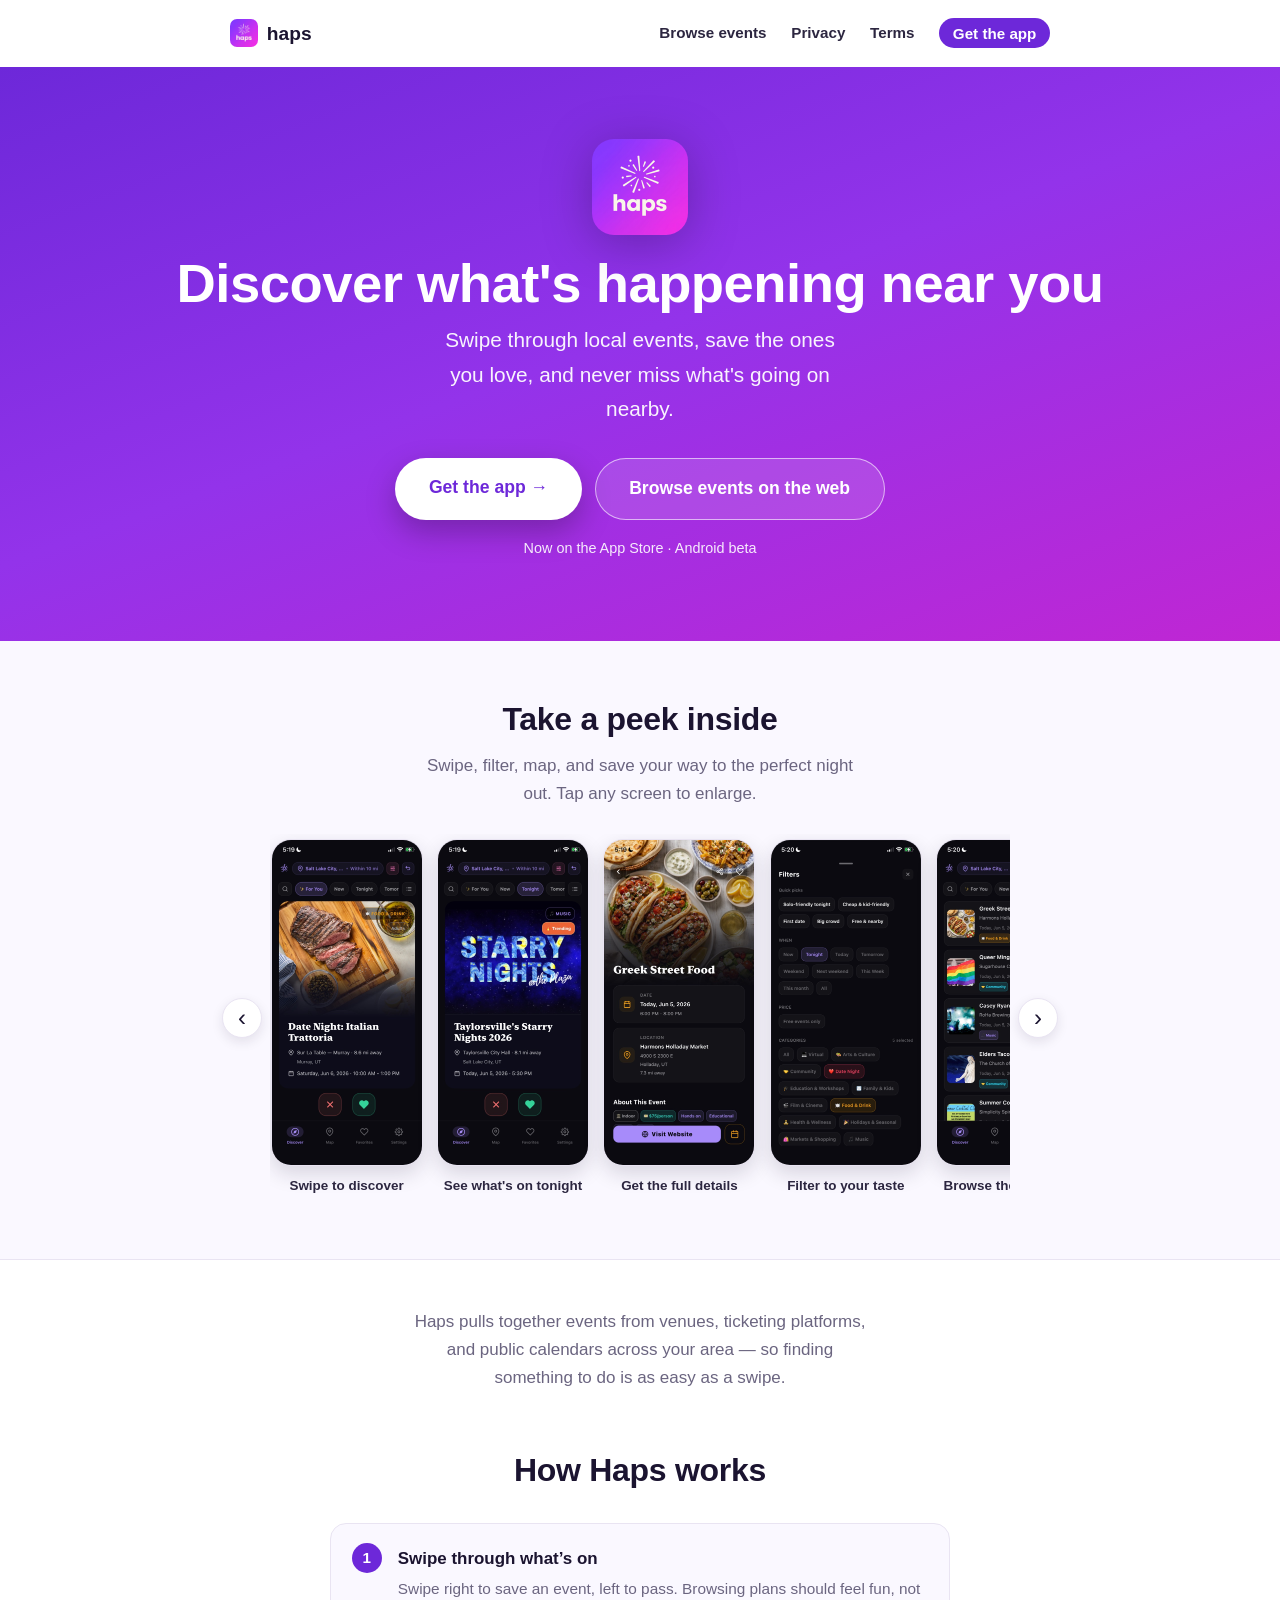
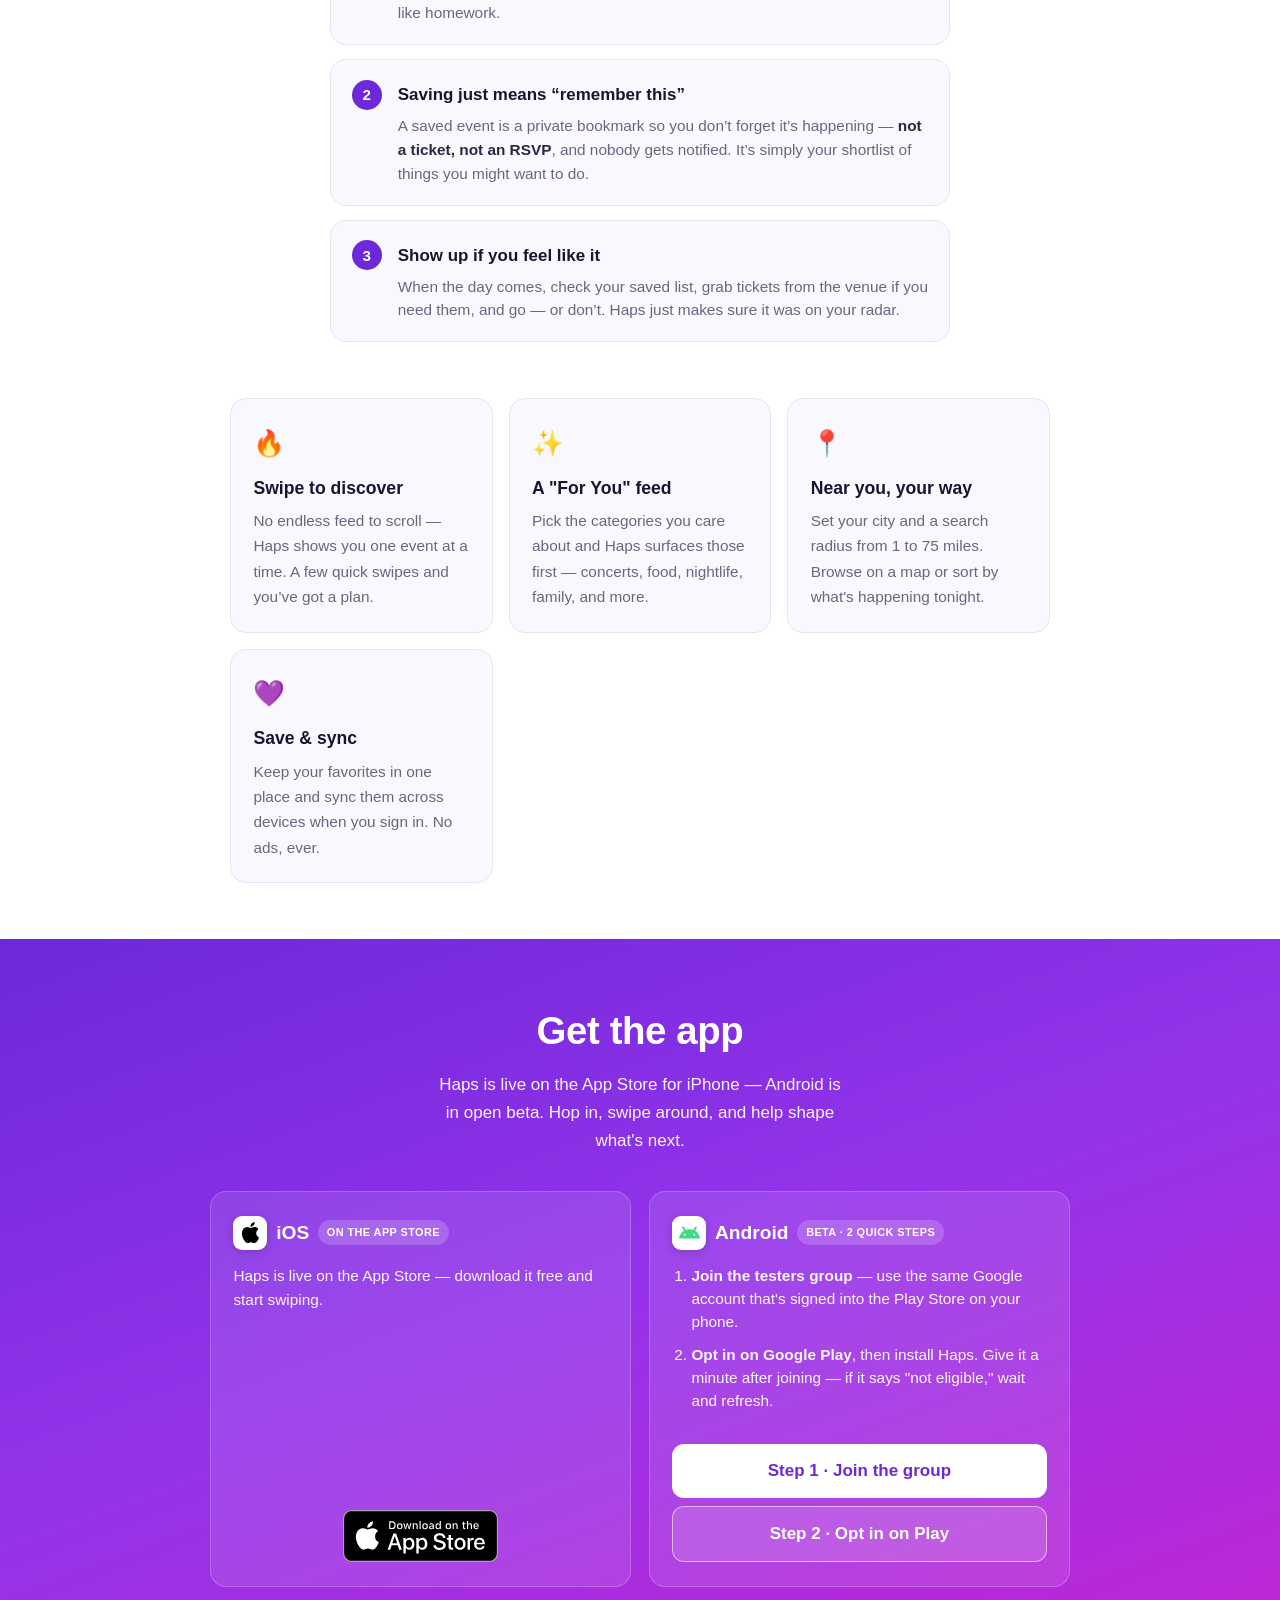
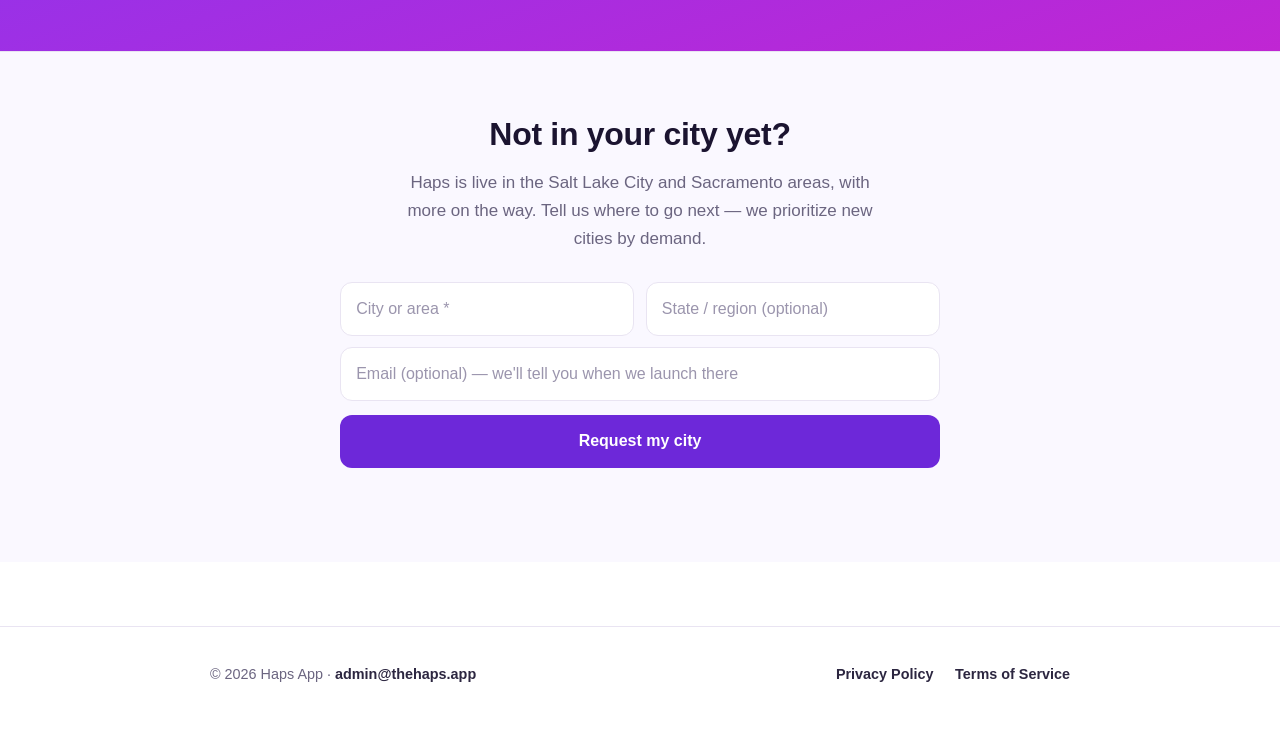
==== commit c97d8f95: "Perf + weekend-page SEO: right-sized icons, preconnects, weekend links - icon-64/180/192 variants re" ====
--- a/about/index.html
+++ b/about/index.html
@@ -6,8 +6,8 @@
 <title>About Haps — Discover what's happening near you</title>
 <meta name="description" content="Haps is an event-discovery app. Swipe through local events, save the ones you love, and never miss what's happening near you.">
 <link rel="canonical" href="https://thehaps.app/about/">
-<link rel="icon" href="/assets/icon-512.png">
-<link rel="apple-touch-icon" href="/assets/icon-512.png">
+<link rel="icon" href="/assets/icon-64.png">
+<link rel="apple-touch-icon" href="/assets/icon-180.png">
 <meta name="apple-itunes-app" content="app-id=6775696204">
 <meta property="og:type" content="website">
 <meta property="og:title" content="Haps — Discover what's happening near you">
@@ -16,10 +16,11 @@
 <meta property="og:image" content="https://thehaps.app/assets/og-image.png">
 <meta name="twitter:card" content="summary_large_image">
 <link rel="stylesheet" href="/styles.css?v=9">
+<script src="/assets/analytics.js"></script>
 </head>
 <body>
   <nav class="nav">
-    <a class="brand" href="/"><img src="/assets/icon-512.png" alt=""> haps</a>
+    <a class="brand" href="/"><img src="/assets/icon-64.png" alt=""> haps</a>
     <span class="links">
       <a href="/">Browse events</a>
       <a href="/privacy">Privacy</a>
@@ -29,7 +30,7 @@
   </nav>
 
   <header class="hero">
-    <img class="symbol" src="/assets/icon-512.png" alt="Haps logo">
+    <img class="symbol" src="/assets/icon-192.png" alt="Haps logo">
     <h1>Discover what's happening near you</h1>
     <p class="tag">Swipe through local events, save the ones you love, and never miss what's going on nearby.</p>
     <div class="hero-cta">
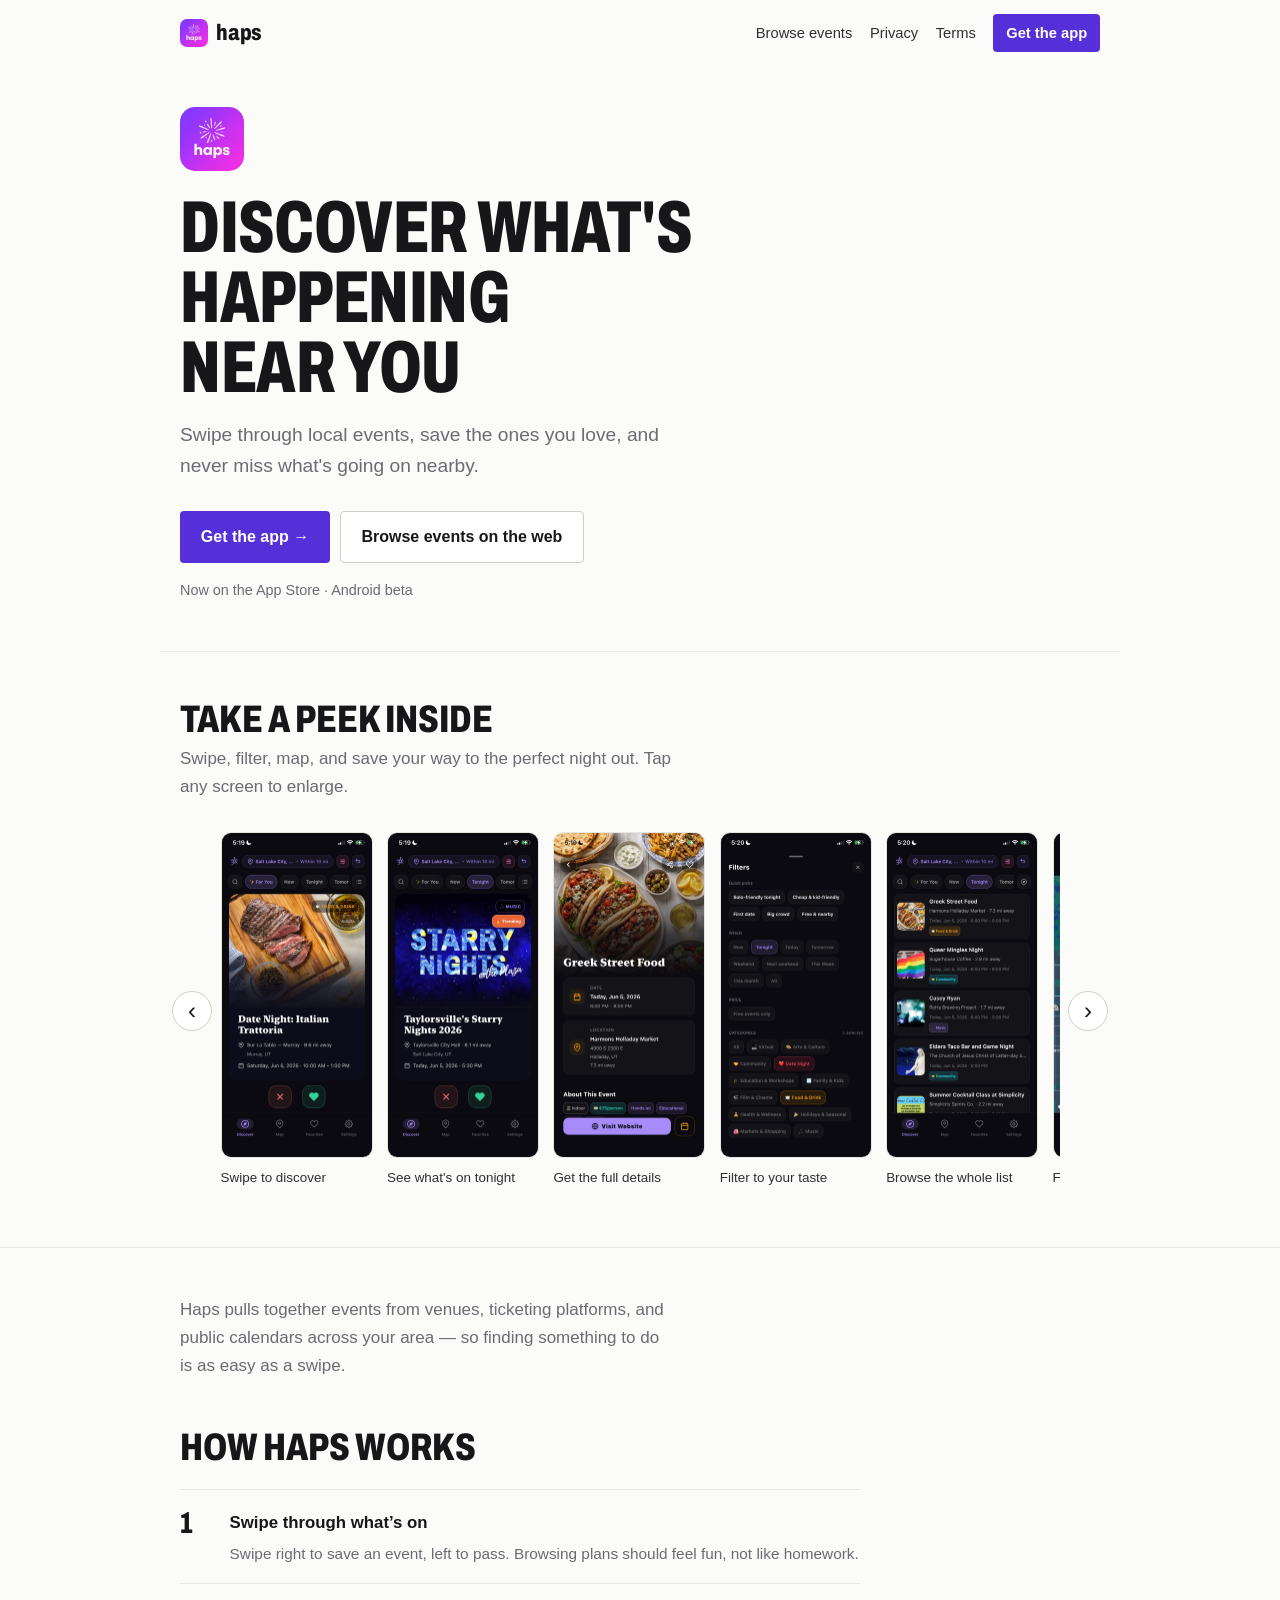
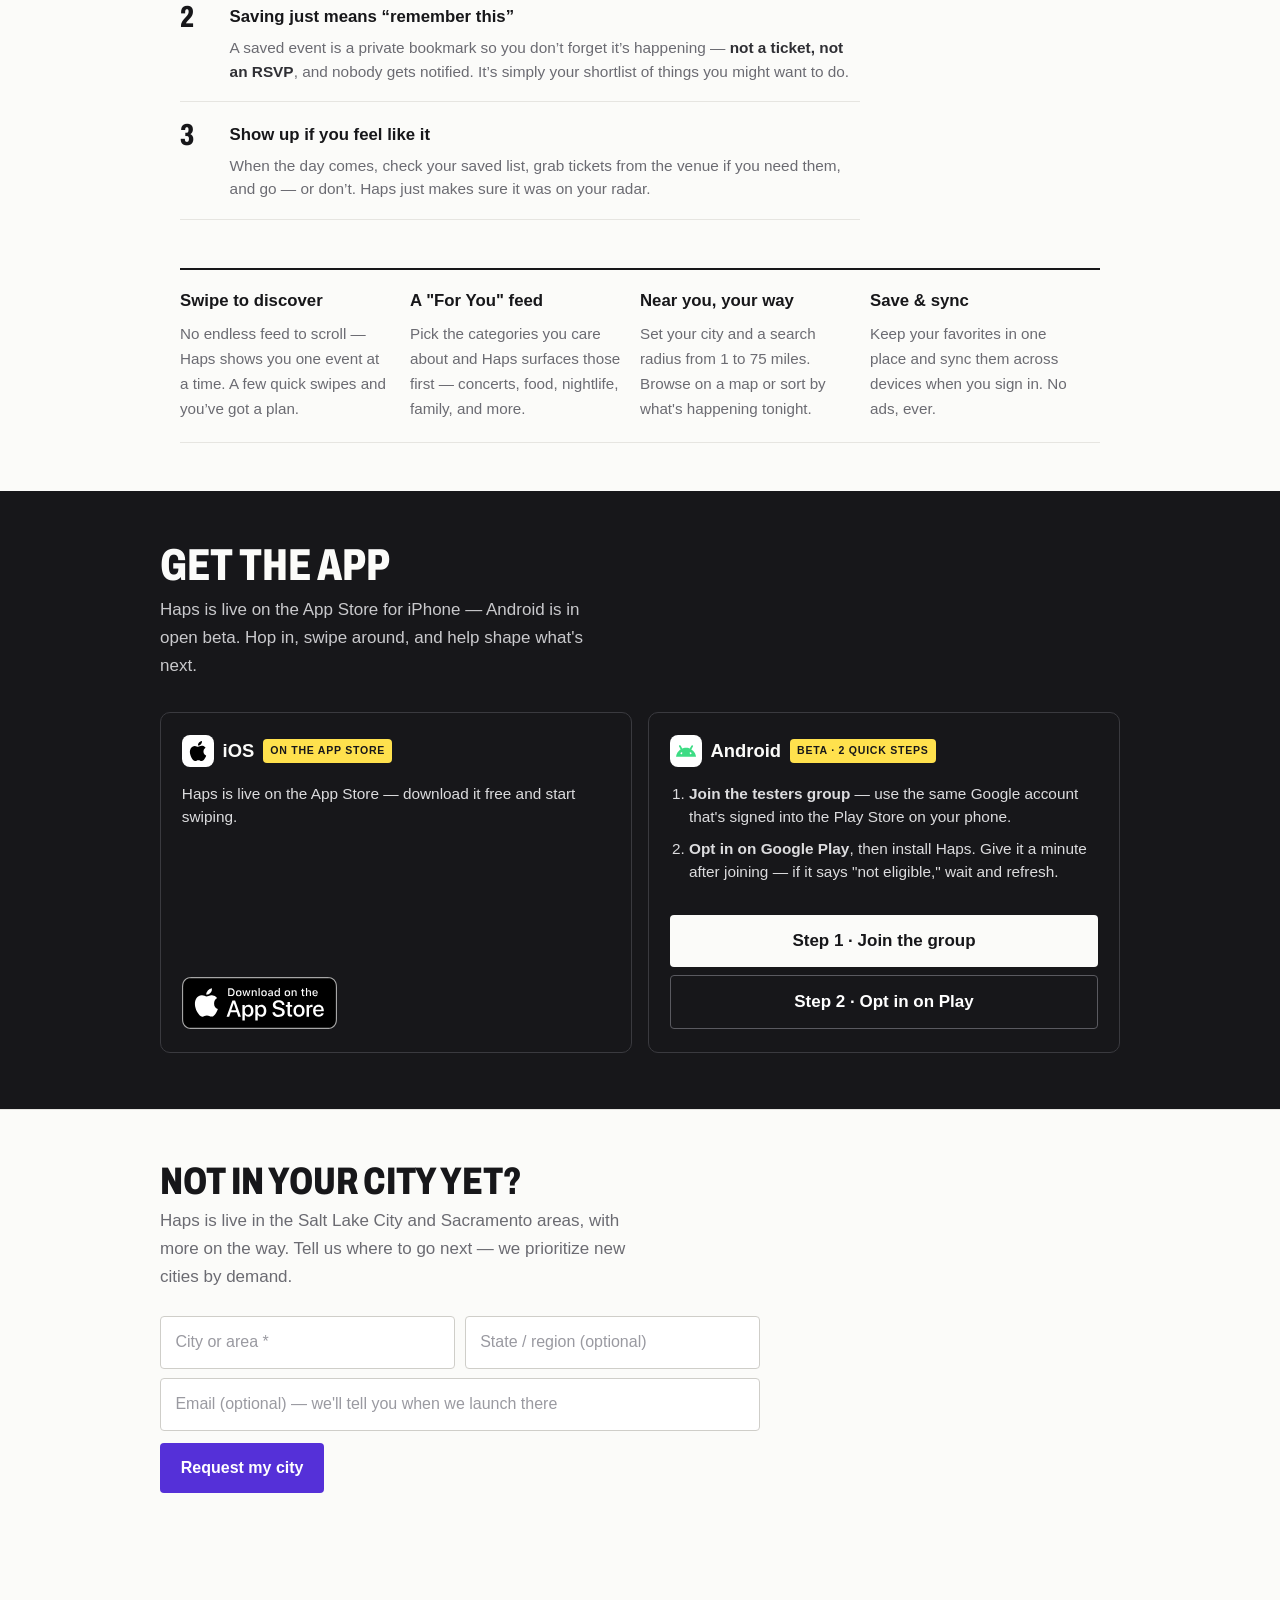
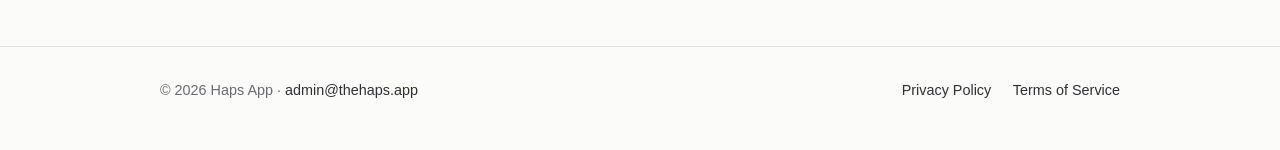
==== commit 797a6342: "Web reskin pass 1: drop the generated look - Shared /assets/tokens.css: one flat brand violet, highl" ====
--- a/about/index.html
+++ b/about/index.html
@@ -15,7 +15,10 @@
 <meta property="og:url" content="https://thehaps.app/about/">
 <meta property="og:image" content="https://thehaps.app/assets/og-image.png">
 <meta name="twitter:card" content="summary_large_image">
-<link rel="stylesheet" href="/styles.css?v=9">
+<link rel="preconnect" href="https://fonts.gstatic.com" crossorigin>
+<link rel="stylesheet" href="https://fonts.googleapis.com/css2?family=Archivo:wdth,wght@62..125,600..800&display=swap">
+<link rel="stylesheet" href="/assets/tokens.css?v=1">
+<link rel="stylesheet" href="/styles.css?v=10">
 <script src="/assets/analytics.js"></script>
 </head>
 <body>
@@ -127,22 +130,18 @@
 
     <section class="features">
       <div class="card">
-        <div class="ico">🔥</div>
         <h3>Swipe to discover</h3>
         <p>No endless feed to scroll — Haps shows you one event at a time. A few quick swipes and you&rsquo;ve got a plan.</p>
       </div>
       <div class="card">
-        <div class="ico">✨</div>
         <h3>A "For You" feed</h3>
         <p>Pick the categories you care about and Haps surfaces those first — concerts, food, nightlife, family, and more.</p>
       </div>
       <div class="card">
-        <div class="ico">📍</div>
         <h3>Near you, your way</h3>
         <p>Set your city and a search radius from 1 to 75 miles. Browse on a map or sort by what's happening tonight.</p>
       </div>
       <div class="card">
-        <div class="ico">💜</div>
         <h3>Save &amp; sync</h3>
         <p>Keep your favorites in one place and sync them across devices when you sign in. No ads, ever.</p>
       </div>
@@ -302,7 +301,7 @@
         if (r.ok) {
           form.reset();
           msg.className = 'rf-msg rf-ok';
-          msg.textContent = "Thanks! We've added " + city + " to the list. 🎉";
+          msg.textContent = "Thanks! We've added " + city + " to the list.";
         } else {
           msg.className = 'rf-msg rf-err';
           msg.textContent = "Hmm, that didn't go through. Please try again.";
--- a/assets/tokens.css
+++ b/assets/tokens.css
@@ -0,0 +1,30 @@
+/* Haps — shared design tokens for thehaps.app.
+   One flat brand violet (actions + links only), a highlighter yellow that
+   means "today / free / picked", neutral greys with no purple tint, and
+   three radii. Loaded before styles.css and events/events.css. */
+:root {
+  --brand: #5530d8;
+  --brand-hover: #4322b8;
+  --brand-soft: #f1eefc;
+  --mark: #ffe14d;
+  --mark-ink: #17171a;
+
+  --ink: #17171a;
+  --text: #2f2f34;
+  --muted: #6b6b72;
+  --faint: #9a9aa1;
+  --line: #e6e5e1;
+  --line-strong: #cfcec9;
+  --paper: #fbfbf9;
+  --surface: #ffffff;
+  --sunk: #f2f1ee;
+
+  --ok: #2f7a3a;
+  --danger: #b42318;
+
+  --r-sm: 4px;
+  --r-md: 10px;
+
+  --font-display: "Archivo", "Arial Narrow", system-ui, sans-serif;
+  --font-body: -apple-system, BlinkMacSystemFont, "Segoe UI", Roboto, Helvetica, Arial, sans-serif;
+}
--- a/styles.css
+++ b/styles.css
@@ -1,72 +1,80 @@
-/* Haps — thehaps.app  |  shared styles */
+/* Haps — thehaps.app  |  shared styles for About, Beta, legal and link pages.
+   Tokens live in /assets/tokens.css (loaded first). */
 :root {
-  --violet: #6d28d9;
-  --violet-2: #9333ea;
-  --fuchsia: #c026d3;
-  --ink: #1b1430;
-  --body: #2c2640;
-  --muted: #6b6580;
-  --line: #e9e4f2;
-  --bg: #ffffff;
-  --bg-soft: #faf8ff;
-  --radius: 16px;
-  --maxw: 860px;
+  /* Legacy names kept so inline page styles keep working. */
+  --violet: var(--brand);
+  --body: var(--text);
+  --bg: var(--paper);
+  --bg-soft: var(--surface);
+  --radius: var(--r-md);
+  --maxw: 960px;
 }
 * { box-sizing: border-box; }
 html { scroll-behavior: smooth; }
 body {
   margin: 0;
-  color: var(--body);
-  background: var(--bg);
-  font: 17px/1.65 -apple-system, BlinkMacSystemFont, "Segoe UI", Roboto, Helvetica, Arial, sans-serif;
+  color: var(--text);
+  background: var(--paper);
+  font: 17px/1.65 var(--font-body);
   -webkit-font-smoothing: antialiased;
 }
-a { color: var(--violet); text-decoration: none; }
+a { color: var(--brand); text-decoration: none; }
 a:hover { text-decoration: underline; }
 img { max-width: 100%; display: block; }
+:focus-visible { outline: 2px solid var(--brand); outline-offset: 2px; }
+h1, h2, h3 { text-wrap: balance; }
 
 /* ---- top nav ---- */
 .nav {
-  display: flex; align-items: center; justify-content: space-between;
-  max-width: var(--maxw); margin: 0 auto; padding: 1.1rem 1.25rem;
-}
-.nav .brand { display: flex; align-items: center; gap: .55rem; font-weight: 800; color: var(--ink); font-size: 1.2rem; }
+  display: flex; align-items: center; justify-content: space-between; gap: 1rem;
+  max-width: var(--maxw); margin: 0 auto; padding: .9rem 1.25rem;
+}
+.nav .brand {
+  display: flex; align-items: center; gap: .5rem; color: var(--ink);
+  font-family: var(--font-display); font-weight: 800; font-stretch: 80%; font-size: 1.4rem; letter-spacing: -.01em;
+}
 .nav .brand img { height: 28px; width: 28px; border-radius: 7px; }
 .nav a.brand:hover { text-decoration: none; }
-.nav .links a { color: var(--body); font-weight: 600; margin-left: 1.25rem; font-size: .95rem; }
-.nav .links a.nav-cta { background: var(--violet); color: #fff; padding: .42rem .85rem; border-radius: 999px; }
-.nav .links a.nav-cta:hover { background: #5b21b6; text-decoration: none; }
-/* On phones, drop the nav pill (hero note + beta section already link there) to keep the bar from overflowing. */
-@media (max-width: 480px){ .nav .links a.nav-cta { display: none; } }
+.nav .links { display: flex; align-items: center; flex-wrap: wrap; justify-content: flex-end; gap: .25rem 1.1rem; }
+.nav .links a { color: var(--text); font-weight: 500; font-size: .92rem; }
+.nav .links a.nav-cta { background: var(--brand); color: #fff; font-weight: 600; padding: .42rem .8rem; border-radius: var(--r-sm); }
+.nav .links a.nav-cta:hover { background: var(--brand-hover); text-decoration: none; }
+@media (max-width: 480px){ .nav .links a.nav-cta { display: none; } .nav .links { gap: .2rem .8rem; } }
 
 /* ---- hero ---- */
 .hero {
-  background: linear-gradient(160deg, #6d28d9 0%, #9333ea 48%, #c026d3 100%);
-  color: #fff; text-align: center;
-  padding: 4.5rem 1.25rem 5rem;
-}
-.hero img.symbol { height: 96px; width: 96px; margin: 0 auto 1.25rem; border-radius: 22px; filter: drop-shadow(0 8px 24px rgba(0,0,0,.25)); }
-.hero h1 { font-size: clamp(2.2rem, 6vw, 3.4rem); line-height: 1.08; margin: 0 0 .6rem; letter-spacing: -.5px; }
-.hero p.tag { font-size: clamp(1.05rem, 2.6vw, 1.3rem); opacity: .94; max-width: 36ch; margin: 0 auto 1.9rem; }
-.hero-cta { display: flex; justify-content: center; margin-top: 2rem; gap: .8rem; flex-wrap: wrap; }
+  max-width: var(--maxw); margin: 0 auto;
+  padding: 2.5rem 1.25rem 3rem;
+  color: var(--ink); text-align: left;
+  border-bottom: 1px solid var(--line);
+}
+.hero img.symbol { height: 64px; width: 64px; margin: 0 0 1.4rem; border-radius: 15px; }
+.hero h1 {
+  font-family: var(--font-display); font-weight: 800; font-stretch: 68%;
+  font-size: clamp(2.6rem, 8vw, 4.6rem); line-height: .95; letter-spacing: -.005em;
+  text-transform: uppercase; margin: 0 0 1rem; max-width: 17ch;
+}
+.hero p.tag { font-size: clamp(1.05rem, 2.4vw, 1.2rem); color: var(--muted); max-width: 46ch; margin: 0; }
+.hero-cta { display: flex; justify-content: flex-start; margin-top: 1.8rem; gap: .6rem; flex-wrap: wrap; }
 .btn-hero {
-  display: inline-block; background: #fff; color: var(--violet);
-  font-weight: 800; font-size: 1.1rem; padding: .95rem 2.1rem; border-radius: 999px;
-  box-shadow: 0 12px 30px rgba(0,0,0,.25);
-  transition: transform .12s ease, box-shadow .12s ease, background .12s ease;
-}
-.btn-hero:hover { background: #f5f0ff; text-decoration: none; transform: translateY(-2px); box-shadow: 0 16px 38px rgba(0,0,0,.3); }
-.btn-hero:active { transform: translateY(0); }
-.btn-hero-ghost { background: rgba(255,255,255,.13); color: #fff; border: 1px solid rgba(255,255,255,.6); box-shadow: none; }
-.btn-hero-ghost:hover { background: rgba(255,255,255,.24); color: #fff; }
-@media (max-width: 560px){ .hero-cta { flex-direction: column; align-items: center; gap: .7rem; } }
-.soon-note { text-align: center; color: #fff; opacity: .9; font-size: .9rem; font-weight: 500; margin: 1.1rem 0 0; }
+  display: inline-flex; align-items: center; gap: .4rem; background: var(--brand); color: #fff;
+  font-weight: 600; font-size: 1rem; padding: .75rem 1.3rem; border-radius: var(--r-sm);
+  transition: background .12s ease;
+}
+.btn-hero:hover { background: var(--brand-hover); text-decoration: none; }
+.btn-hero-ghost { background: var(--surface); color: var(--ink); border: 1px solid var(--line-strong); }
+.btn-hero-ghost:hover { background: var(--surface); border-color: var(--ink); color: var(--ink); }
+.soon-note { color: var(--muted); font-size: .9rem; margin: 1rem 0 0; }
 
 /* ---- screenshots carousel ---- */
-.shots { background: var(--bg-soft); border-bottom: 1px solid var(--line); padding: 3.25rem 0 3.25rem; }
-.shots-head { max-width: var(--maxw); margin: 0 auto; padding: 0 1.25rem; text-align: center; }
-.shots-head h2 { color: var(--ink); font-size: clamp(1.5rem, 4vw, 2rem); margin: 0 0 .4rem; letter-spacing: -.3px; }
-.shots-head .shots-sub { color: var(--muted); max-width: 48ch; margin: 0 auto; }
+.shots { padding: 3rem 0; border-bottom: 1px solid var(--line); }
+.shots-head { max-width: var(--maxw); margin: 0 auto; padding: 0 1.25rem; }
+.shots-head h2, .how h2, .request h2 {
+  color: var(--ink); margin: 0 0 .4rem;
+  font-family: var(--font-display); font-weight: 800; font-stretch: 75%;
+  font-size: clamp(1.7rem, 4.5vw, 2.4rem); line-height: 1; text-transform: uppercase;
+}
+.shots-head .shots-sub { color: var(--muted); max-width: 52ch; margin: 0; }
 
 .carousel { display: flex; align-items: center; gap: .5rem; max-width: var(--maxw); margin: 0 auto; padding: 1.6rem .75rem .25rem; }
 .shots-strip {
@@ -76,42 +84,37 @@
   -webkit-overflow-scrolling: touch; scrollbar-width: none;
 }
 .shots-strip::-webkit-scrollbar { display: none; }
-.shot { flex: 0 0 auto; width: 152px; scroll-snap-align: start; text-align: center; }
+.shot { flex: 0 0 auto; width: 152px; scroll-snap-align: start; }
 .shot-open {
   display: block; width: 100%; padding: 0; border: 0; background: none;
-  cursor: zoom-in; border-radius: 20px; -webkit-tap-highlight-color: transparent;
+  cursor: zoom-in; border-radius: var(--r-md); -webkit-tap-highlight-color: transparent;
 }
 .shot-open img {
-  width: 100%; height: auto; display: block; border-radius: 20px; background: #000;
-  border: 1px solid var(--line); box-shadow: 0 8px 20px rgba(27,20,48,.15);
-  transition: transform .15s ease, box-shadow .15s ease;
-}
-.shot-open:hover img, .shot-open:focus-visible img { transform: translateY(-3px); box-shadow: 0 14px 30px rgba(27,20,48,.24); }
-.shot-open:focus-visible { outline: 2px solid var(--violet); outline-offset: 4px; }
-.shot-cap { display: block; margin-top: .6rem; color: var(--body); font-weight: 600; font-size: .84rem; }
+  width: 100%; height: auto; display: block; border-radius: var(--r-md); background: #000;
+  border: 1px solid var(--line);
+  transition: transform .15s ease;
+}
+.shot-open:hover img, .shot-open:focus-visible img { transform: translateY(-3px); }
+.shot-cap { display: block; margin-top: .55rem; color: var(--text); font-weight: 500; font-size: .84rem; }
 .car-arrow {
   flex: 0 0 auto; width: 40px; height: 40px; border-radius: 50%;
-  border: 1px solid var(--line); background: #fff; color: var(--ink);
+  border: 1px solid var(--line-strong); background: var(--surface); color: var(--ink);
   font-size: 1.5rem; line-height: 1; cursor: pointer;
   display: flex; align-items: center; justify-content: center;
-  box-shadow: 0 4px 12px rgba(27,20,48,.1);
-}
-.car-arrow:hover { background: var(--bg-soft); }
+}
+.car-arrow:hover { border-color: var(--ink); }
 @media (max-width: 640px){ .car-arrow { display: none; } .shot { width: 140px; } }
 
 /* ---- lightbox ---- */
 .lightbox {
   position: fixed; inset: 0; z-index: 50;
   display: flex; align-items: center; justify-content: center;
-  background: rgba(15,10,28,.93); padding: 2.5rem 1rem;
+  background: rgba(12,12,14,.94); padding: 2.5rem 1rem;
 }
 .lightbox[hidden] { display: none; }
 .lb-figure { margin: 0; display: flex; flex-direction: column; align-items: center; gap: .9rem; }
-.lb-img {
-  max-width: min(92vw, 420px); max-height: 80vh; width: auto; height: auto;
-  border-radius: 22px; box-shadow: 0 24px 64px rgba(0,0,0,.55);
-}
-.lb-cap { color: #fff; font-weight: 600; margin: 0; text-align: center; font-size: 1rem; }
+.lb-img { max-width: min(92vw, 420px); max-height: 80vh; width: auto; height: auto; border-radius: var(--r-md); }
+.lb-cap { color: #fff; font-weight: 500; margin: 0; text-align: center; font-size: 1rem; }
 .lb-close, .lb-nav { position: absolute; border: 0; color: #fff; cursor: pointer;
   background: rgba(255,255,255,.14); display: flex; align-items: center; justify-content: center; line-height: 1; }
 .lb-close:hover, .lb-nav:hover { background: rgba(255,255,255,.28); }
@@ -122,89 +125,96 @@
 
 /* ---- sections ---- */
 main { max-width: var(--maxw); margin: 0 auto; padding: 0 1.25rem; }
-.features { display: grid; grid-template-columns: repeat(auto-fit, minmax(220px, 1fr)); gap: 1rem; margin: 3.5rem 0; }
-.card { background: var(--bg-soft); border: 1px solid var(--line); border-radius: var(--radius); padding: 1.4rem; }
-.card .ico { font-size: 1.6rem; }
-.card h3 { margin: .6rem 0 .35rem; color: var(--ink); font-size: 1.1rem; }
-.card p { margin: 0; color: var(--muted); font-size: .96rem; }
-.lead { text-align: center; max-width: 48ch; margin: 3rem auto 0; color: var(--muted); }
+.features { display: grid; grid-template-columns: repeat(auto-fit, minmax(200px, 1fr)); gap: 0; margin: 3rem 0; border-top: 2px solid var(--ink); }
+.card { padding: 1.1rem 1.2rem 1.3rem 0; border-bottom: 1px solid var(--line); }
+.card .ico { display: none; }
+.card h3 { margin: 0 0 .35rem; color: var(--ink); font-size: 1.05rem; font-weight: 650; }
+.card p { margin: 0; color: var(--muted); font-size: .95rem; }
+.lead { max-width: 52ch; margin: 3rem 0 0; color: var(--muted); }
 
 /* ---- how it works ---- */
-.how { margin: 3.25rem auto 0; }
-.how h2 { text-align: center; color: var(--ink); font-size: clamp(1.5rem, 4vw, 2rem); margin: 0 0 1.6rem; letter-spacing: -.3px; }
-.how-steps { list-style: none; margin: 0 auto; padding: 0; max-width: 620px; display: grid; gap: .9rem; }
-.how-steps li { display: flex; gap: 1rem; align-items: flex-start; background: var(--bg-soft); border: 1px solid var(--line); border-radius: var(--radius); padding: 1.2rem 1.3rem; }
-.how-num { flex: 0 0 auto; width: 30px; height: 30px; border-radius: 50%; background: var(--violet); color: #fff; font-weight: 800; font-size: .95rem; display: flex; align-items: center; justify-content: center; }
-.how-steps h3 { margin: .1rem 0 .3rem; color: var(--ink); font-size: 1.06rem; }
+.how { margin: 3rem 0 0; }
+.how h2 { margin-bottom: 1.4rem; }
+.how-steps { list-style: none; margin: 0; padding: 0; max-width: 680px; display: grid; gap: 0; border-top: 1px solid var(--line); }
+.how-steps li { display: flex; gap: 1.1rem; align-items: flex-start; padding: 1.1rem 0; border-bottom: 1px solid var(--line); }
+.how-num {
+  flex: 0 0 2rem; color: var(--ink);
+  font-family: var(--font-display); font-weight: 800; font-stretch: 70%; font-size: 1.9rem; line-height: 1;
+}
+.how-steps h3 { margin: .1rem 0 .3rem; color: var(--ink); font-size: 1.05rem; }
 .how-steps p { margin: 0; color: var(--muted); font-size: .96rem; line-height: 1.55; }
-.how-steps strong { color: var(--body); }
-
-/* ---- join the beta ---- */
-.beta { background: linear-gradient(160deg, #6d28d9 0%, #9333ea 48%, #c026d3 100%); color: #fff; padding: 3.75rem 1.25rem 4rem; }
-.beta-inner { max-width: var(--maxw); margin: 0 auto; text-align: center; }
-.beta h2 { font-size: clamp(1.7rem, 4.5vw, 2.4rem); margin: 0 0 .5rem; letter-spacing: -.4px; }
-.beta-sub { opacity: .94; max-width: 44ch; margin: 0 auto 2.25rem; }
-.beta-cards { display: grid; grid-template-columns: repeat(auto-fit, minmax(260px, 1fr)); gap: 1.1rem; text-align: left; }
-.beta-card { background: rgba(255,255,255,.10); border: 1px solid rgba(255,255,255,.20); border-radius: var(--radius); padding: 1.5rem 1.4rem; display: flex; flex-direction: column; }
-.beta-card h3 { margin: 0 0 .9rem; font-size: 1.2rem; }
+.how-steps strong { color: var(--text); }
+
+/* ---- get the app (was "join the beta") ---- */
+.beta { background: var(--ink); color: var(--paper); padding: 3.25rem 1.25rem 3.5rem; }
+.beta-inner { max-width: var(--maxw); margin: 0 auto; text-align: left; }
+.beta h2 {
+  margin: 0 0 .5rem;
+  font-family: var(--font-display); font-weight: 800; font-stretch: 72%;
+  font-size: clamp(2rem, 5vw, 2.8rem); line-height: 1; text-transform: uppercase;
+}
+.beta-sub { color: #c9c9cc; max-width: 48ch; margin: 0 0 2rem; }
+.beta-cards { display: grid; grid-template-columns: repeat(auto-fit, minmax(260px, 1fr)); gap: 1rem; }
+.beta-card { border: 1px solid #3a3a3f; border-radius: var(--r-md); padding: 1.4rem 1.3rem; display: flex; flex-direction: column; }
+.beta-card h3 { margin: 0 0 .9rem; font-size: 1.15rem; }
 .beta-os { display: flex; align-items: center; gap: .55rem; flex-wrap: wrap; }
-.os-icon { display: inline-flex; align-items: center; justify-content: center; width: 34px; height: 34px; border-radius: 9px; background: #fff; flex: 0 0 auto; box-shadow: 0 2px 8px rgba(0,0,0,.18); }
-.os-icon svg { width: 21px; height: 21px; display: block; }
+.os-icon { display: inline-flex; align-items: center; justify-content: center; width: 32px; height: 32px; border-radius: 8px; background: #fff; flex: 0 0 auto; }
+.os-icon svg { width: 20px; height: 20px; display: block; }
 .os-icon-android svg { fill: #3ddc84; }
 .os-icon-ios svg { fill: #000; }
 .os-name { font-weight: 700; }
-.beta-tag { font-size: .68rem; font-weight: 700; text-transform: uppercase; letter-spacing: .04em; background: rgba(255,255,255,.18); padding: .22rem .55rem; border-radius: 999px; }
+.beta-tag { font-size: .66rem; font-weight: 700; text-transform: uppercase; letter-spacing: .07em; background: var(--mark); color: var(--mark-ink); padding: .2rem .45rem; border-radius: var(--r-sm); }
 .beta-steps { margin: 0 0 1.4rem; padding-left: 1.2rem; }
-.beta-steps li { margin: 0 0 .6rem; opacity: .95; font-size: .96rem; line-height: 1.5; }
+.beta-steps li { margin: 0 0 .6rem; color: #dcdcde; font-size: .96rem; line-height: 1.5; }
 .beta-steps a, .beta-soon a { color: #fff; text-decoration: underline; font-weight: 600; }
-.beta-soon { opacity: .95; font-size: .96rem; line-height: 1.55; margin: 0 0 1.4rem; }
-.beta-btns { margin-top: auto; display: flex; flex-direction: column; gap: .55rem; }
-.beta-btn { margin-top: auto; display: inline-block; text-align: center; background: #fff; color: var(--violet); font-weight: 700; padding: .8rem 1rem; border-radius: 12px; }
-.beta-btn:hover { background: #f3eefe; text-decoration: none; }
+.beta-soon { color: #dcdcde; font-size: .96rem; line-height: 1.55; margin: 0 0 1.4rem; }
+.beta-btns { margin-top: auto; display: flex; flex-direction: column; gap: .5rem; }
+.beta-btn { margin-top: auto; display: inline-block; text-align: center; background: var(--paper); color: var(--ink); font-weight: 600; padding: .75rem 1rem; border-radius: var(--r-sm); }
+.beta-btn:hover { background: #fff; text-decoration: none; }
 .beta-btns .beta-btn { margin-top: 0; }
-.beta-btn-2 { background: rgba(255,255,255,.14); color: #fff; border: 1px solid rgba(255,255,255,.55); }
-.beta-btn-2:hover { background: rgba(255,255,255,.26); }
-.beta-btn-soon { background: rgba(255,255,255,.16); color: #fff; opacity: .8; cursor: default; }
-.beta-btn-soon:hover { background: rgba(255,255,255,.16); }
-.appstore-badge { display: inline-flex; justify-content: center; line-height: 0; }
+.beta-btn-2 { background: transparent; color: #fff; border: 1px solid #5a5a60; }
+.beta-btn-2:hover { background: transparent; border-color: #fff; }
+.beta-btn-soon { background: transparent; color: #a8a8ad; border: 1px solid #3a3a3f; cursor: default; }
+.beta-btn-soon:hover { background: transparent; }
+.appstore-badge { display: inline-flex; justify-content: flex-start; line-height: 0; }
 .appstore-badge img { height: 52px; width: auto; display: block; }
 .appstore-badge:hover { opacity: .92; }
 
 /* ---- request a city ---- */
-.request { background: var(--bg-soft); border-top: 1px solid var(--line); padding: 3.5rem 1.25rem 3.75rem; }
-.request-inner { max-width: 600px; margin: 0 auto; text-align: center; }
-.request h2 { color: var(--ink); font-size: clamp(1.5rem, 4vw, 2rem); margin: 0 0 .5rem; letter-spacing: -.3px; }
-.request-sub { color: var(--muted); margin: 0 auto 1.8rem; max-width: 52ch; }
-.request-form { display: flex; flex-direction: column; gap: .7rem; text-align: left; }
-.rf-row { display: flex; gap: .7rem; }
+.request { border-top: 1px solid var(--line); padding: 3.25rem 1.25rem 3.5rem; }
+.request-inner { max-width: 600px; margin: 0 auto 0 max(0px, calc((100% - var(--maxw)) / 2)); }
+.request-sub { color: var(--muted); margin: 0 0 1.6rem; max-width: 52ch; }
+.request-form { display: flex; flex-direction: column; gap: .6rem; text-align: left; }
+.rf-row { display: flex; gap: .6rem; }
 .rf-input {
   width: 100%; font: inherit; font-size: 1rem; color: var(--ink);
-  padding: .8rem .95rem; border: 1px solid var(--line); border-radius: 12px; background: #fff;
-}
-.rf-input::placeholder { color: #9b95ad; }
-.rf-input:focus { outline: none; border-color: var(--violet); box-shadow: 0 0 0 3px rgba(109,40,217,.15); }
+  padding: .75rem .9rem; border: 1px solid var(--line-strong); border-radius: var(--r-sm); background: var(--surface);
+}
+.rf-input::placeholder { color: var(--faint); }
+.rf-input:focus { outline: none; border-color: var(--ink); }
 .rf-btn {
-  font: inherit; font-weight: 700; font-size: 1rem; color: #fff; cursor: pointer;
-  background: var(--violet); border: 0; border-radius: 12px; padding: .85rem 1rem; margin-top: .15rem;
+  font: inherit; font-weight: 600; font-size: 1rem; color: #fff; cursor: pointer; align-self: flex-start;
+  background: var(--brand); border: 0; border-radius: var(--r-sm); padding: .75rem 1.3rem; margin-top: .15rem;
   transition: background .12s ease;
 }
-.rf-btn:hover { background: #5b21b6; }
+.rf-btn:hover { background: var(--brand-hover); }
 .rf-btn:disabled { opacity: .7; cursor: default; }
-.rf-msg { margin: .3rem 0 0; font-size: .95rem; font-weight: 600; min-height: 1.2em; text-align: center; }
-.rf-ok { color: #15803d; }
-.rf-err { color: #b91c1c; }
-@media (max-width: 480px){ .rf-row { flex-direction: column; } }
+.rf-msg { margin: .3rem 0 0; font-size: .95rem; font-weight: 600; min-height: 1.2em; }
+.rf-ok { color: var(--ok); }
+.rf-err { color: var(--danger); }
+@media (max-width: 480px){ .rf-row { flex-direction: column; } .rf-btn { align-self: stretch; } }
 
 /* ---- legal pages ---- */
 .legal { padding: 2.5rem 1.25rem 1rem; }
-.legal h1 { color: var(--ink); font-size: 2rem; margin-bottom: .2rem; }
-.legal .updated { color: var(--muted); font-style: italic; margin-top: 0; }
-.legal h2 { color: var(--ink); margin-top: 2rem; font-size: 1.25rem; }
-.legal table { border-collapse: collapse; width: 100%; margin: 1rem 0; font-size: .95rem; }
-.legal th, .legal td { border: 1px solid var(--line); padding: .55rem .7rem; text-align: left; vertical-align: top; }
-.legal th { background: var(--bg-soft); }
-.legal table { table-layout: fixed; }
-.legal td, .legal th { overflow-wrap: anywhere; }
+.legal h1 {
+  color: var(--ink); margin-bottom: .3rem;
+  font-family: var(--font-display); font-weight: 800; font-stretch: 75%; font-size: 2.4rem; line-height: 1; text-transform: uppercase;
+}
+.legal .updated { color: var(--muted); margin-top: 0; }
+.legal h2 { color: var(--ink); margin-top: 2rem; font-size: 1.2rem; }
+.legal table { border-collapse: collapse; width: 100%; margin: 1rem 0; font-size: .95rem; table-layout: fixed; }
+.legal th, .legal td { border: 1px solid var(--line); padding: .55rem .7rem; text-align: left; vertical-align: top; overflow-wrap: anywhere; }
+.legal th { background: var(--surface); }
 @media (max-width: 560px){
   .legal { padding: 2rem 1rem 1rem; }
   .legal table { font-size: .8rem; }
@@ -212,20 +222,20 @@
 }
 
 /* ---- event link page ---- */
-.event-wrap { max-width: 460px; margin: 0 auto; text-align: center; padding: 4rem 1.25rem; }
-.event-wrap img.symbol { height: 72px; width: 72px; margin: 0 auto 1rem; border-radius: 16px; }
-.btn { display: block; width: 100%; padding: .95rem 1rem; border-radius: 12px; font-weight: 700; margin: .6rem 0; }
-.btn-primary { background: var(--violet); color: #fff; }
-.btn-primary:hover { background: #5b21b6; text-decoration: none; }
-.btn-ghost { background: var(--bg-soft); color: var(--ink); border: 1px solid var(--line); }
-.btn-ghost:hover { text-decoration: none; }
+.event-wrap { max-width: 460px; margin: 0 auto; padding: 4rem 1.25rem; }
+.event-wrap img.symbol { height: 64px; width: 64px; margin: 0 0 1rem; border-radius: 15px; }
+.btn { display: block; width: 100%; text-align: center; padding: .85rem 1rem; border-radius: var(--r-sm); font-weight: 600; margin: .5rem 0; }
+.btn-primary { background: var(--brand); color: #fff; }
+.btn-primary:hover { background: var(--brand-hover); text-decoration: none; }
+.btn-ghost { background: var(--surface); color: var(--ink); border: 1px solid var(--line-strong); }
+.btn-ghost:hover { text-decoration: none; border-color: var(--ink); }
 
 /* ---- footer ---- */
 footer {
-  border-top: 1px solid var(--line); margin-top: 4rem; padding: 2.25rem 1.25rem 3rem;
+  border-top: 1px solid var(--line); margin-top: 4rem; padding: 2rem 1.25rem 3rem;
   color: var(--muted); font-size: .9rem;
 }
-footer .inner { max-width: var(--maxw); margin: 0 auto; display: flex; flex-wrap: wrap; gap: .25rem 1.25rem; align-items: center; justify-content: space-between; }
-footer a { color: var(--body); font-weight: 600; }
+footer .inner { max-width: var(--maxw); margin: 0 auto; display: flex; flex-wrap: wrap; gap: .5rem 1.25rem; align-items: center; justify-content: space-between; }
+footer a { color: var(--text); font-weight: 500; }
 footer .links a { margin-left: 1.1rem; }
-@media (max-width: 520px){ footer .inner { flex-direction: column; gap: .75rem; text-align: center; } footer .links a { margin: 0 .55rem; } }
+@media (max-width: 520px){ footer .inner { flex-direction: column; align-items: flex-start; gap: .6rem; } footer .links a { margin: 0 1rem 0 0; } }
